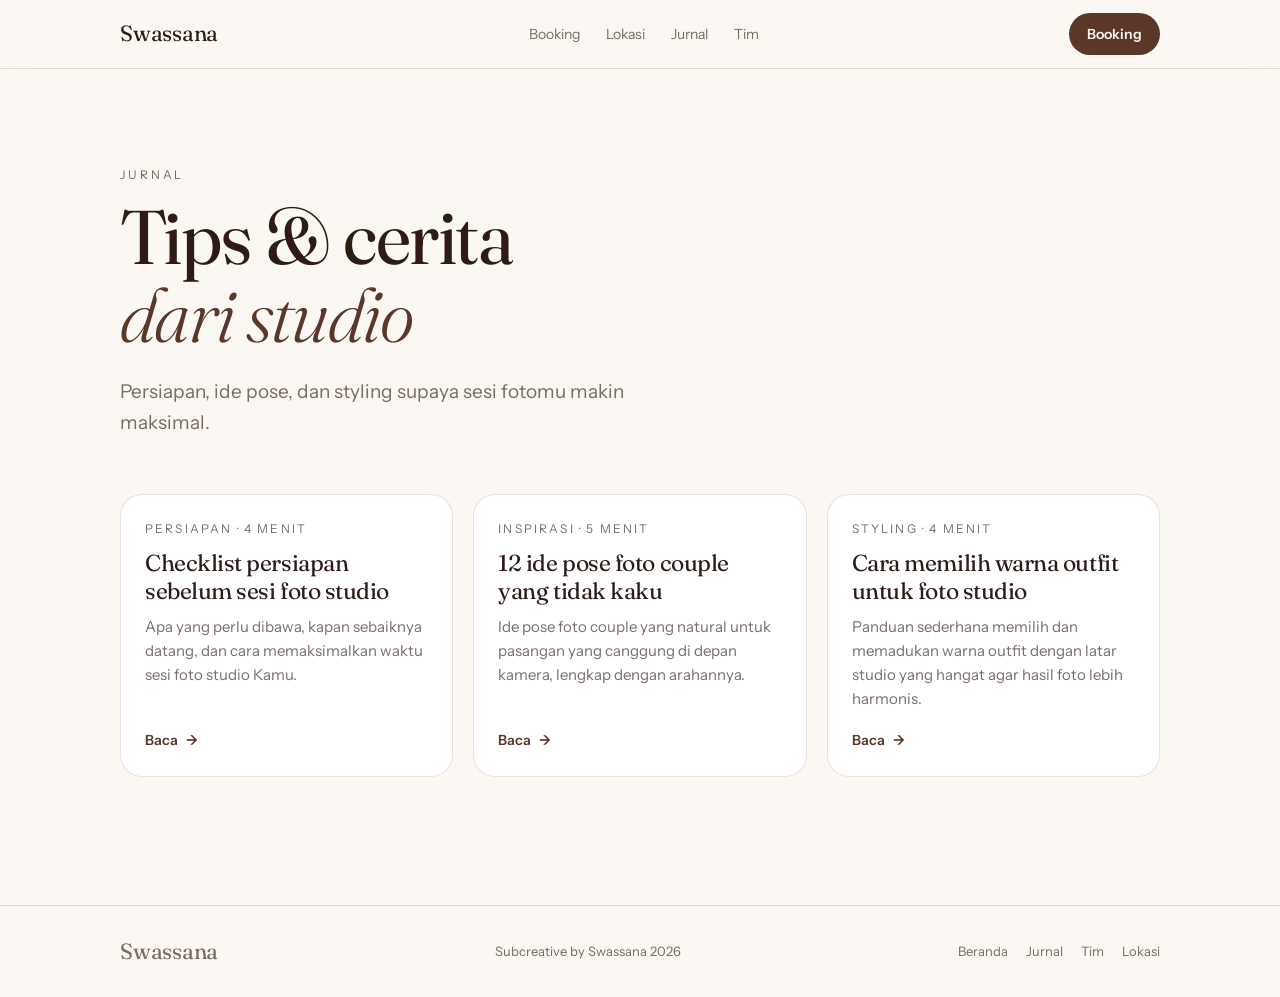
==== blog/index.html @ f997afea "Add blog, pose generator, maps, team page, PWA and device previews - Jurnal blog with three articles" ====
<!doctype html>
<html lang="id">
<head>
  <meta charset="utf-8">
  <meta name="viewport" content="width=device-width, initial-scale=1, viewport-fit=cover">
  <title>Jurnal — Tips Foto Studio | Swassana</title>
  <meta name="description" content="Tips persiapan, ide pose, dan styling untuk sesi foto studio di Swassana Surabaya dan Malang.">
  <meta property="og:title" content="Jurnal — Tips Foto Studio | Swassana">
  <meta property="og:description" content="Tips persiapan, ide pose, dan styling untuk sesi foto studio di Swassana Surabaya dan Malang.">
  <meta property="og:type" content="article">
  <link rel="canonical" href="https://rfim.github.io/swassana/blog/">
  <meta name="theme-color" content="#fbf7f2">
  <link rel="manifest" href="../manifest.webmanifest">
  <link rel="icon" href="../icons/icon.svg" type="image/svg+xml">
  <link rel="apple-touch-icon" href="../icons/apple-touch-icon.png">
  <link rel="preconnect" href="https://fonts.googleapis.com">
  <link rel="preconnect" href="https://fonts.gstatic.com" crossorigin>
  <link href="https://fonts.googleapis.com/css2?family=Fraunces:ital,opsz,wght@0,9..144,300..700;1,9..144,300..700&family=Instrument+Sans:wght@400..700&display=swap" rel="stylesheet">
  <link rel="stylesheet" href="../style.css">
  <script>try { const t = localStorage.getItem('theme'); if (t) document.documentElement.dataset.theme = t; } catch (e) {}</script>
</head>
<body>
  <header class="nav scrolled">
    <div class="wrap nav-inner">
      <a href="../" class="brand">Swassana</a>
      <nav class="nav-links" aria-label="Navigasi utama">
        <a href="../#lokasi">Booking</a>
        <a href="../#arah">Lokasi</a>
        <a href="../blog/">Jurnal</a>
        <a href="../team.html">Tim</a>
      </nav>
      <div class="nav-actions"><a href="../#lokasi" class="pill pill-solid">Booking</a></div>
    </div>
  </header>

  <main class="wrap">
    <section class="page-hero">
      <p class="eyebrow">Jurnal</p>
      <h1>Tips &amp; cerita<br><em style="color:var(--accent);font-weight:300">dari studio</em></h1>
      <p class="lead">Persiapan, ide pose, dan styling supaya sesi fotomu makin maksimal.</p>
    </section>
    <section class="section" style="padding-top:24px">
      <div class="posts">
        <a class="post" href="persiapan-foto-studio.html">
          <span class="meta">Persiapan · 4 menit</span>
          <h3>Checklist persiapan sebelum sesi foto studio</h3>
          <p>Apa yang perlu dibawa, kapan sebaiknya datang, dan cara memaksimalkan waktu sesi foto studio Kamu.</p>
          <span class="card-link">Baca <span aria-hidden="true" class="arrow">→</span></span>
        </a>
        <a class="post" href="ide-pose-foto-couple.html">
          <span class="meta">Inspirasi · 5 menit</span>
          <h3>12 ide pose foto couple yang tidak kaku</h3>
          <p>Ide pose foto couple yang natural untuk pasangan yang canggung di depan kamera, lengkap dengan arahannya.</p>
          <span class="card-link">Baca <span aria-hidden="true" class="arrow">→</span></span>
        </a>
        <a class="post" href="memilih-warna-outfit.html">
          <span class="meta">Styling · 4 menit</span>
          <h3>Cara memilih warna outfit untuk foto studio</h3>
          <p>Panduan sederhana memilih dan memadukan warna outfit dengan latar studio yang hangat agar hasil foto lebih harmonis.</p>
          <span class="card-link">Baca <span aria-hidden="true" class="arrow">→</span></span>
        </a>
      </div>
    </section>
  </main>

  <footer class="footer">
    <div class="wrap footer-inner">
      <span class="brand">Swassana</span>
      <span>Subcreative by Swassana 2026</span>
      <nav class="footer-links" aria-label="Footer"><a href="../">Beranda</a><a href="../blog/">Jurnal</a><a href="../team.html">Tim</a><a href="../#arah">Lokasi</a></nav>
    </div>
  </footer>
</body>
</html>
---- style.css ----
:root {
  --a50: #faf5f2; --a100: #f1e5dc; --a200: #dcc2b0; --a300: #c29a82; --a400: #a3745a;
  --a500: #8a5a42; --a600: #6f4531; --a700: #5a3728; --a800: #432820; --a900: #2e1b16;
  --bg: #fbf7f2; --surface: #ffffff; --text: #2e1b16; --muted: rgba(46, 27, 22, .64);
  --line: rgba(90, 55, 40, .14); --accent: var(--a700); --on-accent: #fbf7f2;
  --band: var(--a50);
  --display: "Fraunces", Georgia, serif;
  --sans: "Instrument Sans", system-ui, sans-serif;
  --radius: 22px;
}
@media (prefers-color-scheme: dark) {
  :root:not([data-theme="light"]) {
    --bg: #1a110e; --surface: #241813; --text: #f3e9e1; --muted: rgba(243, 233, 225, .62);
    --line: rgba(220, 194, 176, .14); --accent: var(--a200); --on-accent: #1a110e; --band: #20150f;
  }
}
:root[data-theme="dark"] {
  --bg: #1a110e; --surface: #241813; --text: #f3e9e1; --muted: rgba(243, 233, 225, .62);
  --line: rgba(220, 194, 176, .14); --accent: var(--a200); --on-accent: #1a110e; --band: #20150f;
}

* { box-sizing: border-box; }
html { scroll-behavior: smooth; scroll-padding-top: 80px; }
body { margin: 0; padding-bottom: env(safe-area-inset-bottom); background: var(--bg); color: var(--text); font: 16px/1.6 var(--sans); -webkit-font-smoothing: antialiased; }
a { color: inherit; }
img { display: block; max-width: 100%; }
.wrap { max-width: 1080px; margin: 0 auto; padding: 0 20px; }
.muted { color: var(--muted); }
.skip { position: absolute; left: -999px; }
.skip:focus { left: 16px; top: 16px; z-index: 99; background: var(--surface); padding: 8px 14px; border-radius: 8px; }
:focus-visible { outline: 2px solid var(--a400); outline-offset: 3px; border-radius: 6px; }

/* Nav */
.nav { position: sticky; top: 0; z-index: 20; background: color-mix(in srgb, var(--bg) 82%, transparent); backdrop-filter: blur(12px); border-bottom: 1px solid transparent; transition: border-color .2s; }
.nav.scrolled { border-bottom-color: var(--line); }
.nav-inner { display: flex; align-items: center; justify-content: space-between; height: 68px; }
.brand { font-family: var(--display); font-size: 22px; text-decoration: none; letter-spacing: -.01em; }
.nav-links { display: flex; gap: 26px; font-size: 14px; }
.nav-links a { text-decoration: none; color: var(--muted); }
.nav-links a:hover, .nav-links a[aria-current] { color: var(--text); }
.nav-actions { display: flex; align-items: center; gap: 8px; }
.icon-btn { width: 40px; height: 40px; display: inline-grid; place-items: center; border-radius: 999px; border: 1px solid var(--line); background: transparent; color: var(--text); cursor: pointer; }
.icon-btn:hover { border-color: var(--accent); }
.i-moon { display: none; }
:root[data-theme="dark"] .i-sun { display: none; } :root[data-theme="dark"] .i-moon { display: block; }
@media (prefers-color-scheme: dark) { :root:not([data-theme="light"]) .i-sun { display: none; } :root:not([data-theme="light"]) .i-moon { display: block; } }
.menu-btn { display: none; }
@media (max-width: 760px) { .nav-links, .nav-actions .admin { display: none; } .menu-btn { display: inline-grid; } }

/* Buttons */
.pill { display: inline-flex; align-items: center; gap: 8px; padding: 10px 18px; border-radius: 999px; font-weight: 600; font-size: 14px; text-decoration: none; transition: transform .15s, background .2s, color .2s; }
.pill:active { transform: scale(.97); }
.pill-solid { background: var(--accent); color: var(--on-accent); }
.pill-solid:hover { background: var(--a800); color: #fbf7f2; }
.pill-outline { border: 1px solid var(--line); padding: 7px 14px; font-weight: 500; }
.pill-outline:hover { border-color: var(--accent); }
.pill-ghost { color: var(--accent); }
.pill-ghost:hover { background: var(--a100); color: var(--a800); }

/* Hero */
.hero { padding-top: clamp(56px, 10vw, 120px); padding-bottom: 24px; }
.eyebrow { font-size: 12px; letter-spacing: .24em; text-transform: uppercase; color: var(--muted); margin: 0 0 14px; }
.eyebrow-icon { display: inline-flex; align-items: center; gap: 8px; margin: 0; }
h1, h2, h3 { font-family: var(--display); font-weight: 400; letter-spacing: -.02em; margin: 0; }
h1 { font-size: clamp(44px, 8.5vw, 96px); line-height: 1.02; }
h1 em { font-style: italic; color: var(--accent); font-weight: 300; }
.lead { font-size: clamp(16px, 2vw, 19px); color: var(--muted); max-width: 560px; margin: 24px 0 32px; }
.hero-cta { display: flex; flex-wrap: wrap; gap: 10px; }

/* Sections */
.section { padding-top: clamp(64px, 9vw, 112px); padding-bottom: 8px; }
.section-head { margin-bottom: 32px; }
.section-head h2 { font-size: clamp(30px, 4.5vw, 46px); line-height: 1.1; }
.section-head .muted { margin: 10px 0 0; }
.band { background: var(--band); margin-top: clamp(64px, 9vw, 112px); padding-bottom: clamp(64px, 9vw, 112px); }
.band .section { padding-top: clamp(56px, 8vw, 96px); }

/* Cards */
.cards { display: grid; gap: 24px; grid-template-columns: repeat(auto-fit, minmax(min(100%, 380px), 1fr)); }
.card { display: block; text-decoration: none; background: var(--surface); border: 1px solid var(--line); border-radius: var(--radius); overflow: hidden; transition: transform .35s cubic-bezier(.2,.7,.2,1), box-shadow .35s; }
.card:hover { transform: translateY(-6px); box-shadow: 0 24px 48px -24px rgba(46, 27, 22, .35); }
.card-media { position: relative; aspect-ratio: 4 / 3; overflow: hidden; background: linear-gradient(135deg, var(--a300), var(--a700)); }
.card-media[data-tone="2"] { background: linear-gradient(135deg, var(--a200), var(--a500)); }
.card-media img { width: 100%; height: 100%; object-fit: cover; transition: transform .8s cubic-bezier(.2,.7,.2,1); }
.card:hover .card-media img { transform: scale(1.06); }
.badge { position: absolute; top: 14px; left: 14px; background: rgba(251, 247, 242, .92); color: var(--a800); font-size: 12px; font-weight: 600; padding: 6px 12px; border-radius: 999px; }
.card-body { padding: 24px; }
.card-body h3 { font-size: clamp(24px, 3vw, 30px); margin-top: 6px; }
.card-body .muted { margin: 4px 0 0; font-size: 15px; }
.tags { list-style: none; padding: 0; margin: 18px 0 20px; display: flex; flex-wrap: wrap; gap: 8px; }
.tags li { font-size: 12.5px; padding: 5px 11px; border: 1px solid var(--line); border-radius: 999px; color: var(--muted); }
.card-link { font-weight: 600; font-size: 14px; color: var(--accent); display: inline-flex; gap: 8px; }
.arrow { transition: transform .25s; }
.card:hover .arrow { transform: translateX(5px); }

/* Steps */
.steps { list-style: none; padding: 0; margin: 0; display: grid; gap: 20px; grid-template-columns: repeat(auto-fit, minmax(min(100%, 240px), 1fr)); }
.steps li { background: var(--surface); border: 1px solid var(--line); border-radius: var(--radius); padding: 26px; }
.num { font-family: var(--display); font-style: italic; font-size: 40px; color: var(--accent); line-height: 1; }
.steps h3 { font-size: 22px; margin: 14px 0 6px; }
.steps p { margin: 0; color: var(--muted); font-size: 15px; }

/* FAQ */
.faq { border-top: 1px solid var(--line); max-width: 760px; }
.faq details { border-bottom: 1px solid var(--line); padding: 4px 0; }
.faq summary { cursor: pointer; list-style: none; padding: 18px 40px 18px 0; position: relative; font-weight: 600; }
.faq summary::-webkit-details-marker { display: none; }
.faq summary::after { content: "+"; position: absolute; right: 4px; top: 12px; font-family: var(--display); font-size: 28px; font-weight: 300; color: var(--accent); transition: transform .25s; }
.faq details[open] summary::after { transform: rotate(45deg); }
.faq p { margin: 0 0 20px; color: var(--muted); }

/* Instagram */
.ig { display: flex; flex-wrap: wrap; gap: 12px; }
.ig-btn { display: inline-flex; align-items: center; gap: 12px; padding: 12px 18px 12px 14px; border: 1px solid var(--line); border-radius: 16px; text-decoration: none; background: var(--surface); transition: border-color .2s, transform .2s; }
.ig-btn:hover { border-color: var(--accent); transform: translateY(-2px); }
.ig-btn svg { color: var(--accent); flex: none; }
.ig-btn span { display: flex; flex-direction: column; line-height: 1.3; }
.ig-btn strong { font-weight: 600; font-size: 14.5px; }
.ig-btn small { font-size: 12px; color: var(--muted); }

/* Footer */
.footer { margin-top: clamp(72px, 10vw, 120px); border-top: 1px solid var(--line); }
.footer-inner { display: flex; flex-wrap: wrap; gap: 12px; justify-content: space-between; align-items: center; padding-top: 28px; padding-bottom: 28px; font-size: 13px; color: var(--muted); }
.footer-inner a { text-decoration: none; }


/* Reveal */
.reveal { opacity: 0; transform: translateY(18px); transition: opacity .7s ease, transform .7s cubic-bezier(.2,.7,.2,1); }
.reveal.in { opacity: 1; transform: none; }
@media (prefers-reduced-motion: reduce) {
  html { scroll-behavior: auto; }
  .reveal { opacity: 1; transform: none; transition: none; }
  .card, .card-media img, .arrow { transition: none; }
}

/* Hero art */
.hero { display: grid; gap: 48px; align-items: center; grid-template-columns: 1.1fr .9fr; }
@media (max-width: 860px) { .hero { grid-template-columns: 1fr; } }
.hero-art { position: relative; aspect-ratio: 1 / 1.05; }
.frame { position: absolute; border-radius: 26px; overflow: hidden; box-shadow: 0 30px 60px -30px rgba(46, 27, 22, .45); background: linear-gradient(135deg, var(--a300), var(--a700)); }
.frame[data-tone="2"] { background: linear-gradient(135deg, var(--a200), var(--a500)); }
.frame img { width: 100%; height: 100%; object-fit: cover; }
.frame span { position: absolute; left: 14px; bottom: 14px; background: rgba(251,247,242,.92); color: var(--a800); font-size: 12px; font-weight: 600; padding: 6px 12px; border-radius: 999px; }
.f1 { inset: 0 28% 18% 0; transform: rotate(-3deg); }
.f2 { inset: 30% 0 0 34%; transform: rotate(4deg); border: 6px solid var(--bg); }
@media (max-width: 860px) { .hero-art { aspect-ratio: 4 / 3; max-width: 520px; } }

/* Marquee */
.marquee { margin-top: clamp(56px, 8vw, 96px); border-block: 1px solid var(--line); overflow: hidden; padding: 18px 0; }
.marquee-track { display: flex; gap: 28px; width: max-content; animation: marquee 32s linear infinite; font-family: var(--display); font-size: clamp(22px, 3vw, 32px); font-style: italic; color: var(--accent); white-space: nowrap; }
.marquee i { font-style: normal; color: var(--a300); font-size: .6em; align-self: center; }
@keyframes marquee { to { transform: translateX(-50%); } }

/* Menu sheet */
.sheet { position: fixed; inset: 0; z-index: 50; }
.sheet-backdrop { position: absolute; inset: 0; background: rgba(20, 12, 9, .45); opacity: 0; transition: opacity .25s; }
.sheet-panel { position: absolute; left: 0; right: 0; bottom: 0; background: var(--surface); border-radius: 26px 26px 0 0; padding: 10px 20px calc(24px + env(safe-area-inset-bottom)); transform: translateY(100%); transition: transform .3s cubic-bezier(.2,.7,.2,1); display: flex; flex-direction: column; }
.sheet.open .sheet-backdrop { opacity: 1; } .sheet.open .sheet-panel { transform: none; }
.sheet-grip { width: 40px; height: 5px; border-radius: 9px; background: var(--line); margin: 4px auto 12px; }
.sheet-panel a { text-decoration: none; font-family: var(--display); font-size: 26px; padding: 12px 4px; border-bottom: 1px solid var(--line); }
.sheet-panel a:last-child { border: 0; font-family: var(--sans); font-size: 15px; color: var(--muted); }

/* Mobile booking bar */
.bookbar { position: fixed; z-index: 30; left: 12px; right: 12px; bottom: calc(12px + env(safe-area-inset-bottom)); display: none; gap: 8px; padding: 6px; border-radius: 20px; background: color-mix(in srgb, var(--surface) 88%, transparent); backdrop-filter: blur(14px); border: 1px solid var(--line); box-shadow: 0 16px 40px -16px rgba(46,27,22,.45); transform: translateY(140%); transition: transform .35s cubic-bezier(.2,.7,.2,1); }
.bookbar a { flex: 1; text-align: center; text-decoration: none; background: var(--accent); color: var(--on-accent); border-radius: 14px; padding: 9px 8px; font-weight: 600; font-size: 14px; line-height: 1.2; }
.bookbar a + a { background: var(--a100); color: var(--a800); }
.bookbar small { display: block; font-size: 11px; font-weight: 500; opacity: .75; }
@media (max-width: 640px) { .bookbar { display: flex; } .footer { padding-bottom: 84px; } }
.show-bookbar .bookbar { transform: none; }

/* Pose idea generator */
.ideas { display: grid; gap: 24px; grid-template-columns: 1fr 1fr; align-items: stretch; }
@media (max-width: 760px) { .ideas { grid-template-columns: 1fr; } }
.idea-card { background: var(--surface); border: 1px solid var(--line); border-radius: var(--radius); padding: 28px; position: relative; overflow: hidden; }
.idea-card .row { display: flex; justify-content: space-between; gap: 12px; padding: 14px 0; border-bottom: 1px dashed var(--line); }
.idea-card .row:last-of-type { border: 0; }
.idea-card dt { font-size: 12px; letter-spacing: .2em; text-transform: uppercase; color: var(--muted); }
.idea-card dd { margin: 0; font-family: var(--display); font-size: 20px; text-align: right; }
.swatch { display: inline-block; width: 14px; height: 14px; border-radius: 50%; vertical-align: -1px; margin-right: 8px; border: 1px solid var(--line); }
.idea-card.spin dd { animation: flick .45s ease; }
@keyframes flick { 0% { opacity: 0; transform: translateY(8px); } 100% { opacity: 1; transform: none; } }
.idea-side { display: flex; flex-direction: column; justify-content: center; gap: 16px; }
.idea-side .chips { display: flex; flex-wrap: wrap; gap: 8px; }
.chip { border: 1px solid var(--line); background: transparent; color: var(--text); border-radius: 999px; padding: 8px 14px; font: inherit; font-size: 14px; cursor: pointer; }
.chip[aria-pressed="true"] { background: var(--accent); color: var(--on-accent); border-color: var(--accent); }
.idea-actions { display: flex; gap: 10px; flex-wrap: wrap; }
button.pill { border: 0; cursor: pointer; font-family: inherit; }
.count { font-size: 13px; color: var(--muted); margin: 0; }
.count:empty { display: none; }
@media (max-width: 760px) { .ideas { gap: 18px; } }

/* Blog cards */
.posts { display: grid; gap: 20px; grid-template-columns: repeat(auto-fit, minmax(min(100%, 280px), 1fr)); }
.post { display: flex; flex-direction: column; text-decoration: none; background: var(--surface); border: 1px solid var(--line); border-radius: var(--radius); padding: 24px; transition: transform .3s, border-color .3s; }
.post:hover { transform: translateY(-4px); border-color: var(--accent); }
.post .meta { font-size: 12px; letter-spacing: .18em; text-transform: uppercase; color: var(--muted); }
.post h3 { font-size: 23px; line-height: 1.2; margin: 12px 0 10px; }
.post p { margin: 0 0 18px; color: var(--muted); font-size: 15px; }
.post .card-link { margin-top: auto; }
.more { margin-top: 24px; }

/* Article */
.article { max-width: 720px; margin: 0 auto; padding: clamp(40px, 7vw, 80px) 20px 0; }
.article .crumbs { font-size: 13px; color: var(--muted); }
.article .crumbs a { text-decoration: none; }
.article h1 { font-size: clamp(36px, 6vw, 60px); line-height: 1.05; margin: 18px 0 16px; }
.article .meta { color: var(--muted); font-size: 14px; margin-bottom: 32px; }
.article h2 { font-size: clamp(24px, 3.4vw, 32px); margin: 44px 0 12px; }
.article p, .article li { font-size: 17.5px; line-height: 1.75; }
.article li { margin-bottom: 8px; }
.article blockquote { margin: 32px 0; padding: 4px 0 4px 22px; border-left: 3px solid var(--a300); font-family: var(--display); font-style: italic; font-size: 22px; color: var(--accent); }
.cta-box { margin: 56px 0 0; padding: 28px; border-radius: var(--radius); background: var(--band); border: 1px solid var(--line); }
.cta-box h2 { margin: 0 0 8px; }
.cta-box .hero-cta { margin-top: 18px; }

/* Maps */
.maps { display: grid; gap: 24px; grid-template-columns: repeat(auto-fit, minmax(min(100%, 380px), 1fr)); }
.map-card { background: var(--surface); border: 1px solid var(--line); border-radius: var(--radius); overflow: hidden; }
.map-frame { aspect-ratio: 16 / 10; background: var(--a100); }
.map-frame iframe { width: 100%; height: 100%; border: 0; display: block; filter: sepia(.25) saturate(.9); }
.map-body { padding: 22px 24px 24px; }
.map-body .eyebrow { margin-bottom: 4px; }
.map-body h3 { font-size: 26px; }
.map-actions { display: flex; flex-wrap: wrap; gap: 10px; margin-top: 16px; }
.footer-links { display: flex; gap: 18px; flex-wrap: wrap; }

/* Team */
.team { display: grid; gap: 20px; grid-template-columns: repeat(auto-fill, minmax(min(100%, 230px), 1fr)); }
.member { background: var(--surface); border: 1px solid var(--line); border-radius: var(--radius); overflow: hidden; }
.avatar { aspect-ratio: 4 / 5; display: grid; place-items: center; background: linear-gradient(160deg, var(--a200), var(--a600)); color: #fbf7f2; font-family: var(--display); font-size: 64px; font-style: italic; }
.avatar img { width: 100%; height: 100%; object-fit: cover; }
.member-body { padding: 18px 20px 20px; }
.member h3 { font-size: 22px; }
.member .role { font-size: 12px; letter-spacing: .18em; text-transform: uppercase; color: var(--accent); margin: 4px 0 8px; }
.member p { margin: 0; color: var(--muted); font-size: 14.5px; }
.member .ig-link { display: inline-block; margin-top: 10px; font-size: 14px; color: var(--accent); text-decoration: none; }
.page-hero { padding-top: clamp(48px, 8vw, 96px); }
.page-hero h1 { font-size: clamp(40px, 7vw, 76px); }
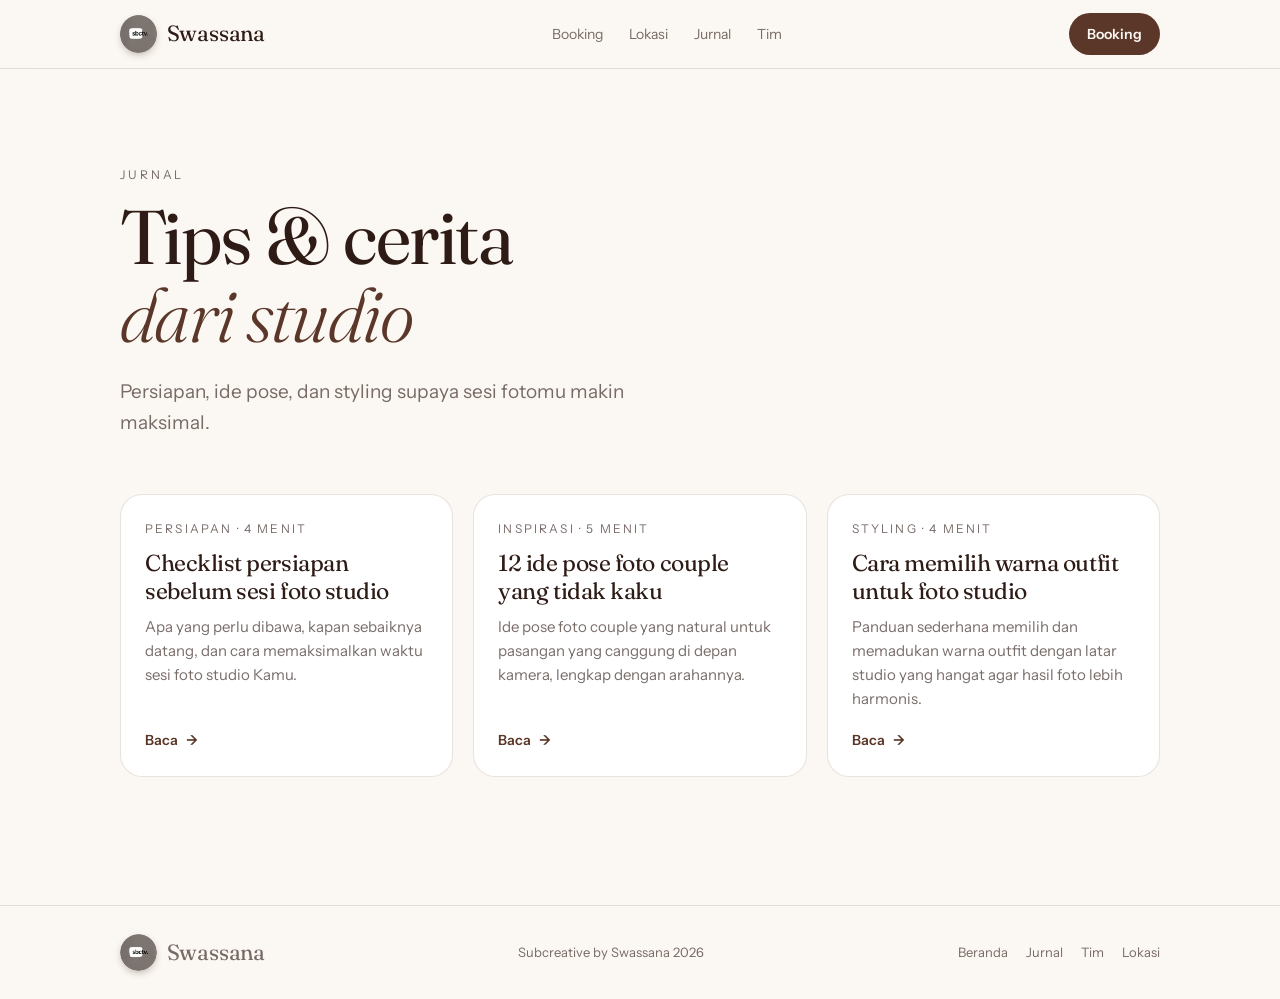
==== commit fa6d1ea1: "Device preview shows the real app: framed pages use the app layout; new notes and a restart button C" ====
--- a/blog/index.html
+++ b/blog/index.html
@@ -11,15 +11,25 @@
   <link rel="canonical" href="https://rfim.github.io/swassana/blog/">
   <meta name="theme-color" content="#fbf7f2">
   <link rel="manifest" href="../manifest.webmanifest">
-  <link rel="icon" href="../icons/icon.svg" type="image/svg+xml">
-  <link rel="apple-touch-icon" href="../icons/apple-touch-icon.png">
+  <link rel="icon" href="../icons/favicon-32.png?v=sbctv" type="image/png" sizes="32x32">
+  <link rel="icon" href="../icons/favicon-96.png?v=sbctv" type="image/png" sizes="96x96">
+  <link rel="apple-touch-icon" href="../icons/apple-touch-icon.png?v=sbctv">
   <link rel="preconnect" href="https://fonts.googleapis.com">
   <link rel="preconnect" href="https://fonts.gstatic.com" crossorigin>
   <link href="https://fonts.googleapis.com/css2?family=Fraunces:ital,opsz,wght@0,9..144,300..700;1,9..144,300..700&family=Instrument+Sans:wght@400..700&display=swap" rel="stylesheet">
   <link rel="stylesheet" href="../style.css">
   <script>try { const t = localStorage.getItem('theme'); if (t) document.documentElement.dataset.theme = t; } catch (e) {}</script>
+  <script>
+    // Phone/app layout starts behind the login screen (see js/login.js).
+    (function () {
+      var app = self !== top || matchMedia('(display-mode: standalone), (hover: none) and (pointer: coarse)').matches, ok = false; // inside a frame (preview.html) = app
+      try { ok = localStorage.getItem('sw-auth') === 'b58f51929f7fe337cebc3a7fc162673d510b757fdfc439d7aed4947f7561fc90'; } catch (e) {}
+      if (app && !ok) document.documentElement.classList.add('locked');
+    })();
+  </script>
+  <script>var p = 'latte'; try { p = localStorage.getItem('sw-pal') || p; } catch (e) {} document.documentElement.dataset.pal = p;</script>
 </head>
-<body>
+<body data-page="jurnal">
   <header class="nav scrolled">
     <div class="wrap nav-inner">
       <a href="../" class="brand">Swassana</a>
@@ -70,5 +80,7 @@
       <nav class="footer-links" aria-label="Footer"><a href="../">Beranda</a><a href="../blog/">Jurnal</a><a href="../team.html">Tim</a><a href="../#arah">Lokasi</a></nav>
     </div>
   </footer>
+  <script type="module" src="../js/tabs.js"></script>
+  <script type="module" src="../js/login.js"></script>
 </body>
 </html>
--- a/style.css
+++ b/style.css
@@ -146,10 +146,37 @@
 @media (max-width: 860px) { .hero-art { aspect-ratio: 4 / 3; max-width: 520px; } }
 
 /* Marquee */
-.marquee { margin-top: clamp(56px, 8vw, 96px); border-block: 1px solid var(--line); overflow: hidden; padding: 18px 0; }
-.marquee-track { display: flex; gap: 28px; width: max-content; animation: marquee 32s linear infinite; font-family: var(--display); font-size: clamp(22px, 3vw, 32px); font-style: italic; color: var(--accent); white-space: nowrap; }
-.marquee i { font-style: normal; color: var(--a300); font-size: .6em; align-self: center; }
+.marquee { margin-top: clamp(40px, 6vw, 72px); border-block: 1px solid var(--line); overflow: hidden; padding: 10px 0; }
+.marquee-track { display: flex; gap: 32px; padding-right: 32px; width: max-content; animation: marquee 24s linear infinite; font-size: 13px; letter-spacing: .14em; text-transform: uppercase; color: var(--muted); white-space: nowrap; }
+@media (hover: hover) { .marquee:hover .marquee-track { animation-play-state: paused; } }
+/* Web (mouse): compact strip. Touch screens: bigger text and tap targets (at least 44px tall). */
+@media (pointer: fine) { .marquee-track { font-size: 12px; gap: 28px; padding-right: 28px; } .mq-ic { width: 15px !important; height: 15px !important; } }
+@media (pointer: coarse) {
+  .marquee { padding: 4px 0; }
+  .marquee-track { font-size: 15px; gap: 18px; padding-right: 18px; }
+  .mq-item { min-height: 44px; padding: 0 10px; gap: 10px; border-radius: 999px; }
+  .mq-item:active { background: var(--a100); color: var(--accent); }
+  .mq-ic { width: 22px !important; height: 22px !important; }
+}
 @keyframes marquee { to { transform: translateX(-50%); } }
+.mq-item { display: inline-flex; align-items: center; gap: 8px; color: inherit; text-decoration: none; padding: 4px 2px; transition: color .2s; }
+.mq-item:hover, .mq-item:focus-visible { color: var(--accent); }
+.mq-item:hover .mq-ic { animation-duration: .8s; }
+.mq-ic { flex: none; width: 18px; height: 18px; color: var(--a400); overflow: visible; }
+/* Each icon gets its own little loop, staggered so they never move in sync */
+.mq-bob    { animation: mq-bob 2.4s ease-in-out infinite; }
+.mq-beat   { animation: mq-beat 1.4s ease-in-out infinite; transform-origin: 50% 60%; }
+.mq-wiggle { animation: mq-wiggle 2.8s ease-in-out infinite .3s; transform-origin: 50% 90%; }
+.mq-toss   { animation: mq-toss 3.2s cubic-bezier(.3,.7,.3,1) infinite .6s; }
+.mq-swing  { animation: mq-swing 2.6s ease-in-out infinite .2s; transform-origin: 50% 5%; }
+.mq-shout  { animation: mq-shout 2s ease-in-out infinite .4s; transform-origin: 20% 50%; }
+@keyframes mq-bob { 0%, 100% { transform: translateY(0); } 50% { transform: translateY(-4px); } }
+@keyframes mq-beat { 0%, 60%, 100% { transform: scale(1); } 15% { transform: scale(1.2); } 30% { transform: scale(.95); } 45% { transform: scale(1.1); } }
+@keyframes mq-wiggle { 0%, 70%, 100% { transform: rotate(0); } 76% { transform: rotate(-10deg); } 84% { transform: rotate(8deg); } 92% { transform: rotate(-4deg); } }
+@keyframes mq-toss { 0%, 55%, 100% { transform: translateY(0) rotate(0); } 70% { transform: translateY(-10px) rotate(-200deg); } 85% { transform: translateY(-2px) rotate(-360deg); } 90% { transform: translateY(0) rotate(-360deg); } }
+@keyframes mq-swing { 0%, 100% { transform: rotate(0); } 25% { transform: rotate(9deg); } 75% { transform: rotate(-9deg); } }
+@keyframes mq-shout { 0%, 50%, 100% { transform: scale(1) rotate(0); } 10% { transform: scale(1.15) rotate(-8deg); } 20% { transform: scale(1.05) rotate(4deg); } 30% { transform: scale(1.12) rotate(-6deg); } }
+@media (prefers-reduced-motion: reduce) { .marquee-track, .mq-ic { animation: none !important; } }
 
 /* Menu sheet */
 .sheet { position: fixed; inset: 0; z-index: 50; }
@@ -192,7 +219,7 @@
 /* Blog cards */
 .posts { display: grid; gap: 20px; grid-template-columns: repeat(auto-fit, minmax(min(100%, 280px), 1fr)); }
 .post { display: flex; flex-direction: column; text-decoration: none; background: var(--surface); border: 1px solid var(--line); border-radius: var(--radius); padding: 24px; transition: transform .3s, border-color .3s; }
-.post:hover { transform: translateY(-4px); border-color: var(--accent); }
+.post:hover { transform: translateY(-2px); border-color: var(--accent); }
 .post .meta { font-size: 12px; letter-spacing: .18em; text-transform: uppercase; color: var(--muted); }
 .post h3 { font-size: 23px; line-height: 1.2; margin: 12px 0 10px; }
 .post p { margin: 0 0 18px; color: var(--muted); font-size: 15px; }
@@ -236,3 +263,859 @@
 .member .ig-link { display: inline-block; margin-top: 10px; font-size: 14px; color: var(--accent); text-decoration: none; }
 .page-hero { padding-top: clamp(48px, 8vw, 96px); }
 .page-hero h1 { font-size: clamp(40px, 7vw, 76px); }
+
+/* Game cards */
+.game-card .card-media { aspect-ratio: 16 / 9; display: grid; place-items: center; }
+.game-emoji { font-size: 72px; filter: drop-shadow(0 12px 24px rgba(0,0,0,.25)); transition: transform .5s cubic-bezier(.2,.7,.2,1); }
+.game-card:hover .game-emoji { transform: scale(1.15) rotate(-8deg); }
+
+.credit { font-size: 12px; opacity: .8; }
+.credit a { text-decoration: underline; }
+
+/* ===== App mode (phones and installed app): bottom tab bar, one tab at a time ===== */
+.tabbar, .app-only { display: none; }
+.app-mode .app-only { display: inline-flex; }
+.app-mode body { padding-bottom: calc(76px + env(safe-area-inset-bottom)); }
+.app-mode .tabbar { display: flex; position: fixed; left: 0; right: 0; bottom: 0; z-index: 45; padding: 6px 6px calc(6px + env(safe-area-inset-bottom)); background: var(--surface); border-top: 1px solid var(--line); box-shadow: 0 -8px 24px -18px rgba(46,27,22,.4); }
+.tabbar a { flex: 1; min-height: 52px; display: flex; flex-direction: column; align-items: center; justify-content: center; gap: 3px; text-decoration: none; color: var(--muted); font-size: 11px; font-weight: 500; position: relative; -webkit-tap-highlight-color: transparent; }
+.tabbar a::before { content: ""; position: absolute; top: 4px; width: 56px; height: 30px; border-radius: 15px; background: var(--a100); transform: scaleX(.3); opacity: 0; transition: transform .3s cubic-bezier(.2,.7,.2,1), opacity .2s; }
+:root[data-theme="dark"] .tabbar a::before { background: #3a271e; }
+@media (prefers-color-scheme: dark) { :root:not([data-theme="light"]) .tabbar a::before { background: #3a271e; } }
+.tabbar a svg { width: 22px; height: 22px; position: relative; margin-top: 4px; transition: transform .3s cubic-bezier(.2,.7,.2,1); }
+.tabbar a span { position: relative; }
+.tabbar a[aria-current="page"] { color: var(--accent); font-weight: 600; }
+.tabbar a[aria-current="page"]::before { transform: none; opacity: 1; }
+.tabbar a[aria-current="page"] svg { transform: scale(1.06); }
+.tabbar a:active svg { transform: scale(.88); }
+.app-mode [data-tab]:not(.tab-on) { display: none !important; }
+.app-mode .tab-anim { animation: tab-in .35s cubic-bezier(.2,.7,.2,1); }
+@keyframes tab-in { from { opacity: 0; transform: translateY(12px); } }
+.app-mode .tab-first.section, .app-mode .tab-first .section { padding-top: 28px; }
+.app-mode .tab-first.band { margin-top: 0; }
+.app-mode .tab-first.hero { padding-top: 32px; }
+.app-mode .bookbar, .app-mode .menu-btn, .app-mode .sheet { display: none !important; }
+.app-mode .footer { margin-top: 32px; padding-bottom: 0; }
+.app-mode .nav { position: sticky; }
+.app-mode .reveal { opacity: 1; transform: none; }
+.app-mode .hero-art { display: none; }
+.app-mode .hero { padding-bottom: 0; }
+.app-mode .section { padding-top: 40px; }
+.app-mode .marquee { margin-top: 28px; }
+.app-mode .lead { margin: 16px 0 22px; }
+.app-mode .band { margin-top: 0; padding-bottom: 40px; }
+
+/* ===== Login gate (app layout only) ===== */
+.locked body > *:not(.gate):not(.intro) { display: none !important; }
+.locked body { padding-bottom: 0; }
+.gate { position: fixed; inset: 0; z-index: 100; background: var(--bg); overflow-y: auto; transition: opacity .35s, transform .35s; }
+.gate.gate-out { opacity: 0; transform: scale(1.03); }
+.gate-inner { min-height: 100%; max-width: 440px; margin: 0 auto; padding: calc(24px + env(safe-area-inset-top)) 24px calc(28px + env(safe-area-inset-bottom)); display: flex; flex-direction: column; gap: 36px; }
+.gate .brand { font-size: 22px; }
+.gate h1 { font-size: clamp(40px, 12vw, 56px); line-height: 1.02; margin: 0 0 10px; }
+.gate h1 em { font-style: italic; font-weight: 300; color: var(--accent); }
+.gate .muted { margin: 0; }
+.gate form { display: flex; flex-direction: column; gap: 16px; margin-top: auto; }
+.gate label { display: flex; flex-direction: column; gap: 8px; font-size: 13px; font-weight: 600; letter-spacing: .04em; color: var(--muted); }
+.gate input { font: inherit; font-size: 18px; color: var(--text); background: var(--surface); border: 1px solid var(--line); border-radius: 16px; padding: 15px 16px; width: 100%; min-height: 54px; letter-spacing: .08em; }
+.gate input:focus { outline: none; border-color: var(--accent); box-shadow: 0 0 0 3px color-mix(in srgb, var(--accent) 22%, transparent); }
+.gate .pw { position: relative; display: block; }
+.gate .pw input { padding-right: 116px; }
+.gate .pw button { position: absolute; right: 6px; top: 50%; transform: translateY(-50%); border: 0; background: transparent; color: var(--accent); font: inherit; font-size: 14px; font-weight: 600; padding: 10px 12px; cursor: pointer; }
+.gate-err { min-height: 1.3em; margin: -4px 0 0; color: #c0392b; font-size: 14px; }
+.gate .big-btn { width: 100%; justify-content: center; min-height: 54px; border: 0; cursor: pointer; font-family: inherit; }
+.gate .big-btn:disabled { opacity: .6; }
+.shake { animation: shake .4s; }
+@keyframes shake { 20% { transform: translateX(-8px); } 40% { transform: translateX(7px); } 60% { transform: translateX(-5px); } 80% { transform: translateX(3px); } }
+@media (prefers-reduced-motion: reduce) { .shake { animation: none; } .gate { transition: none; } }
+button.ig-btn { font: inherit; color: inherit; cursor: pointer; text-align: left; }
+@media (max-height: 700px) {
+  .gate-inner { gap: 18px; padding-top: calc(16px + env(safe-area-inset-top)); }
+  .gate h1 { font-size: 34px; }
+  .gate form { gap: 10px; }
+  .gate input, .gate .big-btn { min-height: 48px; padding-top: 11px; padding-bottom: 11px; }
+}
+
+/* ===== Super-app home (app layout only) ===== */
+.super { display: none; }
+.app-mode .super { display: block; padding: 0 0 8px; }
+.app-mode .hero, .app-mode .marquee, .app-mode #lokasi { display: none !important; }
+.sa-top { background: linear-gradient(160deg, #6f4531, #2e1b16); color: #fbf7f2; padding: 18px 16px 22px; border-radius: 0 0 28px 28px; position: relative; }
+.sa-row { display: flex; justify-content: space-between; align-items: flex-start; gap: 12px; }
+.sa-greet { margin: 0; font-size: 14px; opacity: .8; }
+.sa-q { margin: 2px 0 0; font-family: var(--display); font-size: 26px; line-height: 1.15; }
+.sa-city { position: relative; flex: none; }
+.sa-city > button { display: inline-flex; align-items: center; gap: 6px; border: 1px solid rgba(251,247,242,.3); background: rgba(251,247,242,.12); color: #fbf7f2; border-radius: 999px; padding: 8px 12px; font: inherit; font-size: 13px; font-weight: 600; min-height: 40px; cursor: pointer; }
+.sa-city > button svg { width: 16px; height: 16px; }
+.sa-city > button b { font-size: 10px; opacity: .8; }
+.sa-city-menu { position: absolute; right: 0; top: calc(100% + 6px); z-index: 20; background: var(--surface); color: var(--text); border: 1px solid var(--line); border-radius: 16px; padding: 6px; min-width: 200px; box-shadow: 0 16px 40px -16px rgba(0,0,0,.4); }
+.sa-city-menu button { display: block; width: 100%; text-align: left; border: 0; background: none; color: inherit; font: inherit; font-weight: 600; padding: 10px 12px; border-radius: 10px; cursor: pointer; }
+.sa-city-menu button:active { background: var(--a100); }
+.sa-city-menu small { display: block; font-weight: 400; color: var(--muted); font-size: 12px; }
+.sa-search { display: flex; align-items: center; gap: 10px; margin-top: 16px; background: var(--surface); color: var(--muted); border-radius: 16px; padding: 0 14px; min-height: 50px; }
+.sa-search svg { width: 20px; height: 20px; flex: none; }
+.sa-search input { flex: 1; border: 0; background: transparent; font: inherit; font-size: 16px; color: var(--text); outline: none; min-width: 0; }
+.sa-results { position: absolute; left: 16px; right: 16px; top: calc(100% - 14px); z-index: 15; background: var(--surface); color: var(--text); border: 1px solid var(--line); border-radius: 16px; padding: 6px; box-shadow: 0 20px 50px -20px rgba(0,0,0,.45); }
+.sa-results a, .sa-list a { display: flex; align-items: center; gap: 12px; padding: 10px; border-radius: 12px; text-decoration: none; color: inherit; }
+.sa-results a:active, .sa-list a:active { background: var(--a100); }
+.sa-results b, .sa-list b { display: block; font-weight: 600; font-size: 14.5px; line-height: 1.3; }
+.sa-results small, .sa-list small { color: var(--muted); font-size: 12px; }
+.sa-empty { margin: 10px; color: var(--muted); font-size: 14px; }
+.sa-ic { display: grid; place-items: center; width: 56px; height: 56px; border-radius: 18px; color: #fff; flex: none; box-shadow: 0 8px 18px -10px rgba(46,27,22,.6); }
+.sa-ic svg { width: 58%; height: 58%; }
+.sa-ic.sm { width: 42px; height: 42px; border-radius: 13px; }
+.sa-grid { display: grid; grid-template-columns: repeat(4, 1fr); gap: 16px 6px; padding: 22px 12px 6px; }
+.sa-svc { display: flex; flex-direction: column; align-items: center; gap: 7px; text-decoration: none; color: var(--text); font-size: 12.5px; font-weight: 500; text-align: center; }
+.sa-svc:active .sa-ic { transform: scale(.92); }
+.sa-ic { transition: transform .15s; }
+.sa-carousel { display: flex; gap: 12px; overflow-x: auto; scroll-snap-type: x mandatory; padding: 18px 16px 4px; scrollbar-width: none; scroll-padding: 0 16px; }
+.sa-carousel::-webkit-scrollbar { display: none; }
+.sa-banner { flex: 0 0 100%; scroll-snap-align: start; min-height: 128px; border-radius: 22px; color: #fbf7f2; text-decoration: none; display: flex; align-items: center; justify-content: space-between; gap: 10px; padding: 18px; overflow: hidden; }
+.sa-banner b { display: block; font-family: var(--display); font-weight: 400; font-size: 22px; line-height: 1.15; }
+.sa-banner small { display: block; opacity: .85; font-size: 13px; margin-top: 4px; }
+.sa-banner em { display: inline-block; font-style: normal; font-size: 12.5px; font-weight: 600; margin-top: 10px; background: rgba(251,247,242,.18); padding: 5px 10px; border-radius: 999px; }
+.sa-banner svg { width: 78px; height: 78px; flex: none; opacity: .9; }
+.sa-dots { display: flex; justify-content: center; gap: 6px; padding: 10px 0 2px; }
+.sa-dots i { width: 6px; height: 6px; border-radius: 3px; background: var(--line); transition: width .25s, background .25s; }
+.sa-dots i.on { width: 18px; background: var(--accent); }
+.sa-h { font-family: var(--display); font-weight: 400; font-size: 21px; margin: 24px 16px 12px; }
+.sa-h-row { display: flex; justify-content: space-between; align-items: baseline; }
+.sa-h-row a { margin-right: 16px; font-size: 13.5px; font-weight: 600; color: var(--accent); text-decoration: none; padding: 8px 0; }
+.sa-studio { margin: 0 16px; background: var(--surface); border: 1px solid var(--line); border-radius: 22px; overflow: hidden; display: grid; grid-template-columns: 38% 1fr; }
+.sa-studio-img { background: linear-gradient(135deg, var(--a300), var(--a700)); min-height: 150px; }
+.sa-studio-img img { width: 100%; height: 100%; object-fit: cover; }
+.sa-studio-body { padding: 14px; display: flex; flex-direction: column; gap: 2px; min-width: 0; }
+.sa-studio-body small { font-size: 11px; letter-spacing: .18em; text-transform: uppercase; color: var(--muted); }
+.sa-studio-body b { font-family: var(--display); font-weight: 400; font-size: 20px; }
+.sa-studio-body span { font-size: 12.5px; color: var(--muted); }
+.sa-studio-btns { display: flex; gap: 8px; margin-top: 10px; flex-wrap: wrap; }
+.sa-studio-btns .pill { padding: 9px 14px; font-size: 13px; min-height: 40px; }
+.sa-games { display: grid; grid-template-columns: 1fr 1fr; gap: 10px; padding: 0 16px 4px; }
+.sa-games::-webkit-scrollbar { display: none; }
+.sa-game { background: var(--surface); border: 1px solid var(--line); border-radius: 18px; padding: 12px; text-decoration: none; color: inherit; display: grid; grid-template-columns: auto 1fr; grid-template-rows: auto auto auto; column-gap: 10px; align-items: center; min-width: 0; }
+.sa-game .sa-ic { grid-row: 1 / span 3; }
+.sa-game b { font-weight: 600; font-size: 13.5px; line-height: 1.25; overflow-wrap: anywhere; }
+.sa-game small { color: var(--muted); font-size: 12px; }
+.sa-game em { font-style: normal; font-size: 12px; font-weight: 600; color: var(--accent); }
+.sa-list { margin: 0 8px; }
+.app-mode .tab-first.super { padding-top: 0; }
+.app-mode .super ~ .marquee + #lokasi { display: none; }
+.app-mode .nav { background: var(--bg); backdrop-filter: none; -webkit-backdrop-filter: none; }
+.sa-carousel { margin: 18px 16px 0; padding: 0; scroll-padding: 0; }
+.sa-studio-img { position: relative; min-height: 140px; }
+.sa-studio-img img { position: absolute; inset: 0; }
+
+/* ===== Transparent brown "glass" theme for the app layout and the login (no blur anywhere) ===== */
+:root {
+  --glass-bg:
+    radial-gradient(60% 40% at 12% 6%, rgba(214, 150, 104, .42), transparent 70%),
+    radial-gradient(55% 35% at 92% 28%, rgba(168, 86, 58, .36), transparent 70%),
+    radial-gradient(70% 45% at 28% 88%, rgba(128, 82, 54, .42), transparent 70%),
+    linear-gradient(170deg, #3b2419 0%, #25160f 55%, #1a0f0b 100%);
+}
+:root.app-mode, .gate {
+  --bg: #24150f;
+  --surface: rgba(255, 236, 220, .075);
+  --text: #f7ece2;
+  --muted: rgba(247, 236, 226, .66);
+  --line: rgba(255, 226, 204, .16);
+  --accent: #e9c19d;
+  --on-accent: #2a1810;
+  --band: rgba(255, 236, 220, .035);
+  --a100: rgba(233, 193, 157, .16);
+  --a800: #f2d6bd;
+  color-scheme: dark;
+}
+:root.app-mode { background: #1f120d; }
+.app-mode body { background: transparent; color: var(--text); }
+.app-mode body::before { content: ""; position: fixed; inset: 0; z-index: -1; pointer-events: none; background: var(--glass-bg); }
+.gate { background: var(--glass-bg); color: var(--text); }
+
+/* glass surfaces: translucent fill, hairline light border, soft top highlight */
+.app-mode .card, .app-mode .map-card, .app-mode .post, .app-mode .steps li, .app-mode .ig-btn, .app-mode .idea-card,
+.app-mode .member, .app-mode .sa-studio, .app-mode .sa-game, .app-mode .sa-search, .gate input {
+  background: var(--surface); border: 1px solid var(--line);
+  box-shadow: inset 0 1px 0 rgba(255, 240, 228, .08), 0 18px 40px -28px rgba(0, 0, 0, .7);
+}
+.app-mode .nav { background: linear-gradient(#2c1b13, rgba(44, 27, 19, .94)); border-bottom-color: var(--line); }
+.app-mode #theme { display: none; }
+.app-mode .tabbar { background: rgba(30, 18, 13, .96); border-top: 1px solid var(--line); box-shadow: 0 -12px 30px -18px rgba(0, 0, 0, .7); }
+.app-mode .tabbar a::before { background: rgba(233, 193, 157, .16); }
+.app-mode .tabbar a[aria-current="page"] { color: var(--accent); }
+
+/* super-app home */
+.app-mode .sa-top { background: transparent; padding-top: 10px; }
+.app-mode .sa-q { color: var(--text); }
+.app-mode .sa-city > button { background: rgba(255, 236, 220, .08); border-color: var(--line); }
+.app-mode .sa-search { color: var(--muted); }
+.app-mode .sa-search input::placeholder { color: var(--muted); }
+.app-mode .sa-city-menu, .app-mode .sa-results { background: #2e1c14; border-color: var(--line); }
+.sa-ic { background: color-mix(in srgb, var(--c, #8a5a42) 58%, rgba(255, 240, 228, .06)); border: 1px solid rgba(255, 228, 206, .2); box-shadow: inset 0 1px 0 rgba(255, 245, 235, .18), 0 10px 22px -14px rgba(0, 0, 0, .8); }
+.sa-ic svg { color: #fff6ee; }
+.app-mode .sa-svc { color: var(--text); }
+.app-mode .sa-banner { border: 1px solid rgba(255, 228, 206, .18); box-shadow: inset 0 1px 0 rgba(255, 245, 235, .14); opacity: .96; }
+.app-mode .sa-banner em { background: rgba(255, 240, 228, .16); border: 1px solid rgba(255, 228, 206, .2); }
+.app-mode .sa-dots i { background: rgba(255, 226, 204, .2); }
+.app-mode .sa-dots i.on { background: var(--accent); }
+.app-mode .sa-h, .app-mode h2, .app-mode h3 { color: var(--text); }
+.app-mode .pill-solid { background: var(--accent); color: var(--on-accent); }
+.app-mode .pill-outline { border-color: var(--line); color: var(--text); }
+.app-mode .pill-ghost { color: var(--accent); }
+.app-mode .band { background: var(--band); }
+.app-mode .card-link, .app-mode .num, .app-mode .faq summary::after { color: var(--accent); }
+.app-mode .map-frame iframe { filter: sepia(.35) saturate(.85) brightness(.92); }
+
+/* login in the same style */
+.gate .pill-solid { background: var(--accent); color: var(--on-accent); }
+.gate h1 em { color: var(--accent); }
+.gate input { color: var(--text); }
+.gate input:focus { border-color: var(--accent); box-shadow: 0 0 0 3px rgba(233, 193, 157, .22); }
+.gate-err { color: #ffb4a2; }
+
+/* Center Booking button with a rolling studio name */
+.tb-book { flex: 1.25; display: flex; justify-content: center; align-items: center; position: relative; }
+.tb-book-main { margin-top: -26px; display: flex; flex-direction: column; align-items: center; justify-content: center; min-width: 132px; height: 62px; padding: 0 30px 0 22px; border-radius: 22px; text-decoration: none; color: #2a1810;
+  background: linear-gradient(150deg, #f3d3b4 0%, #e2b089 45%, #c98a60 100%);
+  border: 1px solid rgba(255, 238, 222, .55);
+  box-shadow: inset 0 1px 0 rgba(255, 250, 244, .7), inset 0 -6px 14px rgba(120, 66, 36, .25), 0 14px 30px -12px rgba(0, 0, 0, .75), 0 0 0 6px rgba(30, 18, 13, .96);
+  transition: transform .15s; -webkit-tap-highlight-color: transparent; user-select: none; }
+.tb-book-main:active { transform: scale(.96); }
+.tb-book-main small { font-size: 10.5px; font-weight: 700; letter-spacing: .2em; text-transform: uppercase; opacity: .7; }
+.tb-roll-win { display: block; height: 24px; overflow: hidden; }
+.tb-roll-track { display: flex; flex-direction: column; transition: transform .55s cubic-bezier(.34, 1.56, .64, 1); }
+.tb-roll-track b { height: 24px; line-height: 24px; font-family: var(--display); font-style: italic; font-weight: 500; font-size: 20px; text-align: center; }
+.tb-roll { position: absolute; left: 50%; margin-left: 46px; top: -34px; width: 30px; height: 30px; border-radius: 50%; border: 1px solid rgba(255, 238, 222, .6); background: #2a1810; color: #f3d3b4; display: grid; place-items: center; padding: 0; cursor: pointer; box-shadow: 0 6px 14px -6px rgba(0, 0, 0, .8); }
+.tb-roll svg { width: 15px; height: 15px; }
+.tb-roll.spin svg { animation: tb-spin .55s cubic-bezier(.34, 1.56, .64, 1); }
+@keyframes tb-spin { from { transform: rotate(0); } to { transform: rotate(180deg); } }
+@media (prefers-reduced-motion: reduce) { .tb-roll-track { transition: none; } .tb-roll.spin svg { animation: none; } }
+.app-mode body { padding-bottom: calc(92px + env(safe-area-inset-bottom)); }
+.tabbar a.tb-book-main { flex: none; min-height: 0; gap: 0; color: #2a1810; font-size: inherit; }
+.tabbar a.tb-book-main::before { display: none; }
+.tabbar a.tb-book-main small { opacity: .62; }
+.tabbar a.tb-book-main b { color: #2a1810; }
+
+/* Bottom bar is now just the floating Booking button */
+.app-mode .tabbar.only-book { background: transparent; border: 0; box-shadow: none; pointer-events: none; justify-content: center; padding-bottom: calc(14px + env(safe-area-inset-bottom)); }
+.tabbar.only-book .tb-book { pointer-events: auto; flex: none; }
+.tabbar.only-book .tb-book-main { margin-top: 0; box-shadow: inset 0 1px 0 rgba(255, 250, 244, .7), inset 0 -6px 14px rgba(120, 66, 36, .25), 0 18px 36px -12px rgba(0, 0, 0, .8), 0 0 0 1px rgba(255, 238, 222, .25); }
+.tabbar.only-book .tb-roll { top: -10px; }
+.app-mode body { padding-bottom: calc(100px + env(safe-area-inset-bottom)); }
+.app-info { display: none; text-decoration: none; }
+.app-mode .app-info { display: inline-grid; }
+
+/* Login clock */
+.gate-clock { text-align: center; margin-top: 8px; }
+.clk { display: inline-flex; align-items: center; font-family: var(--display); font-weight: 300; font-size: clamp(76px, 25vw, 112px); line-height: 1; letter-spacing: -.02em; color: var(--text);
+  text-shadow: 0 10px 40px rgba(233, 193, 157, .25); font-variant-numeric: tabular-nums; }
+.dg { display: inline-block; height: 1em; overflow: hidden; width: .62em; text-align: center; }
+.dg-track { display: flex; flex-direction: column; transition: transform .7s cubic-bezier(.34, 1.56, .64, 1); }
+.dg-track b { height: 1em; font-weight: 300; }
+.colon { display: inline-block; margin: 0 .04em; transform: translateY(-.06em); color: var(--accent); animation: colon 2s ease-in-out infinite; }
+@keyframes colon { 0%, 100% { opacity: 1; } 50% { opacity: .35; } }
+.gate-date { margin: 10px 0 0; font-size: 15px; letter-spacing: .06em; color: var(--muted); text-transform: capitalize; }
+.gate h1 { font-size: clamp(30px, 9vw, 40px); }
+@media (max-height: 700px) { .clk { font-size: 62px; } .gate-date { margin-top: 4px; font-size: 13px; } .gate h1 { font-size: 26px; } }
+@media (prefers-reduced-motion: reduce) { .dg-track { transition: none; } .colon { animation: none; } }
+
+/* ===== Logo (login + app header) ===== */
+.logo { display: inline-flex; align-items: center; gap: 10px; border: 0; background: none; padding: 6px 8px; color: var(--text); cursor: pointer; text-decoration: none; font: inherit; -webkit-tap-highlight-color: transparent; }
+.logo-mark { width: 34px; height: 34px; border-radius: 50%; display: grid; place-items: center; font: italic 400 21px/1 var(--display); color: #2a1810;
+  background: linear-gradient(150deg, #f3d3b4, #c98a60); box-shadow: inset 0 1px 0 rgba(255, 250, 244, .7), 0 6px 16px -6px rgba(0, 0, 0, .6); padding-bottom: 2px; }
+.logo-word { display: inline-flex; font: 500 15px/1 var(--sans); letter-spacing: .32em; margin-right: -.32em; }
+.logo-word i { font-style: normal; display: inline-block; }
+.logo:active .logo-mark { transform: scale(.9); }
+.logo.pop .logo-mark { animation: logo-spin .8s cubic-bezier(.34, 1.56, .64, 1); }
+.logo.pop .logo-word i { animation: logo-wave .6s cubic-bezier(.34, 1.56, .64, 1) both; animation-delay: calc(var(--i) * 45ms + 80ms); }
+@keyframes logo-spin { from { transform: rotate(0) scale(.85); } to { transform: rotate(360deg) scale(1); } }
+@keyframes logo-wave { 0% { transform: none; } 40% { transform: translateY(-7px); color: var(--accent); } 100% { transform: none; } }
+@media (prefers-reduced-motion: reduce) { .logo.pop .logo-mark, .logo.pop .logo-word i { animation: none; } }
+.gate .logo { align-self: center; }
+.app-mode .nav-inner { justify-content: center; position: relative; }
+.app-mode .nav-actions { position: absolute; right: 16px; top: 50%; transform: translateY(-50%); }
+.app-mode .nav .brand { font-size: inherit; }
+/* very short screens (iPhone SE) */
+@media (max-height: 600px) {
+  .gate-inner { gap: 10px; }
+  .clk { font-size: 52px; }
+  .gate h1 { font-size: 22px; margin-bottom: 0; }
+  .gate .muted { display: none; }
+  .gate form { gap: 8px; }
+  .gate label { gap: 4px; }
+}
+
+/* ===== Glass icons on the home screen (layered light, no blur) ===== */
+.sa-ic { position: relative; overflow: hidden; isolation: isolate;
+  background:
+    linear-gradient(160deg, rgba(255, 255, 255, .26) 0%, rgba(255, 255, 255, .07) 40%, rgba(255, 255, 255, 0) 62%),
+    color-mix(in srgb, var(--c, #8a5a42) 46%, rgba(255, 240, 228, .05));
+  border: 1px solid rgba(255, 236, 220, .34);
+  box-shadow:
+    inset 0 1.5px 1px rgba(255, 255, 255, .55),
+    inset 0 -12px 20px -10px color-mix(in srgb, var(--c, #8a5a42) 85%, transparent),
+    inset 0 0 0 1px rgba(255, 255, 255, .05),
+    0 14px 26px -16px rgba(0, 0, 0, .95),
+    0 6px 24px -10px color-mix(in srgb, var(--c, #8a5a42) 70%, transparent);
+  transition: transform .25s cubic-bezier(.34, 1.56, .64, 1), box-shadow .25s; }
+/* glossy reflection across the top */
+.sa-ic::before { content: ""; position: absolute; left: 7%; right: 7%; top: 3%; height: 48%; z-index: 0; pointer-events: none;
+  border-radius: 45% 45% 50% 50% / 70% 70% 30% 30%;
+  background: linear-gradient(180deg, rgba(255, 255, 255, .42), rgba(255, 255, 255, .04)); transition: transform .35s ease; }
+/* soft rim light at the bottom + a light sweep on tap */
+.sa-ic::after { content: ""; position: absolute; inset: 0; z-index: 0; pointer-events: none;
+  background:
+    radial-gradient(60% 22% at 50% 96%, rgba(255, 238, 222, .45), transparent 70%),
+    linear-gradient(115deg, transparent 30%, rgba(255, 255, 255, .5) 48%, transparent 64%) no-repeat;
+  background-size: 100% 100%, 260% 100%; background-position: 0 0, 160% 0; }
+.sa-ic svg { position: relative; z-index: 1; filter: drop-shadow(0 2px 2.5px rgba(40, 20, 12, .45)); }
+.sa-ic svg path { fill: url(#sa-glyph); }
+a:active > .sa-ic, .sa-svc:active .sa-ic { transform: scale(.9); }
+a:active > .sa-ic::before, .sa-svc:active .sa-ic::before { transform: translateY(8%); }
+a:active > .sa-ic::after, .sa-svc:active .sa-ic::after, .sa-ic.shine::after { background-position: 0 0, -60% 0; transition: background-position .6s ease; }
+@media (prefers-reduced-motion: reduce) { .sa-ic, .sa-ic::before, .sa-ic::after { transition: none !important; } }
+/* banner illustrations get the same glassy glyph */
+.app-mode .sa-banner svg path { fill: url(#sa-glyph); }
+.app-mode .sa-banner svg { filter: drop-shadow(0 6px 10px rgba(30, 12, 8, .45)); opacity: .95; }
+.app-mode .nav { background: #2a1912; }
+
+.app-back { display: none; }
+.app-mode .app-back { display: inline-grid; position: absolute; left: 16px; top: 50%; transform: translateY(-50%); text-decoration: none; transition: transform .2s; }
+.app-mode .app-back:active { transform: translateY(-50%) scale(.88); }
+/* Glass logo mark: caramel glass tile, glossy top, rim light, frosted "S" */
+.logo-mark { position: relative; overflow: hidden; isolation: isolate; width: 36px; height: 36px; color: transparent;
+  background:
+    linear-gradient(160deg, rgba(255, 255, 255, .34) 0%, rgba(255, 255, 255, .08) 42%, rgba(255, 255, 255, 0) 64%),
+    color-mix(in srgb, #c98a60 58%, rgba(255, 240, 228, .08));
+  border: 1px solid rgba(255, 236, 220, .45);
+  box-shadow: inset 0 1.5px 1px rgba(255, 255, 255, .65), inset 0 -10px 16px -8px rgba(150, 82, 44, .9),
+    0 10px 20px -10px rgba(0, 0, 0, .9), 0 4px 18px -6px rgba(201, 138, 96, .7); }
+.logo-mark::before { content: ""; position: absolute; left: 8%; right: 8%; top: 4%; height: 46%; z-index: 0; pointer-events: none;
+  border-radius: 50% 50% 45% 45% / 70% 70% 30% 30%; background: linear-gradient(180deg, rgba(255, 255, 255, .55), rgba(255, 255, 255, .05)); }
+.logo-mark::after { content: "S"; position: absolute; inset: 0; z-index: 1; display: grid; place-items: center; padding-bottom: 2px;
+  font: italic 500 22px/1 var(--display);
+  background: linear-gradient(180deg, #fffaf5 10%, #f6dcc4 60%, #e2b48e 100%); -webkit-background-clip: text; background-clip: text; color: transparent;
+  filter: drop-shadow(0 1.5px 1.5px rgba(70, 35, 18, .55)); }
+.logo.pop .logo-mark::before { animation: gloss .8s ease; }
+@keyframes gloss { 0% { transform: translateY(0); } 40% { transform: translateY(14%); opacity: .6; } 100% { transform: none; } }
+
+/* ===================================================================
+   PS5 design rules (Swassana brown), whole app on touch devices
+   1. Focus = cream ring + soft glow + slight lift (on press / keyboard focus)
+   2. One big primary button (cream, dark text); secondary actions are round glass
+   3. Light, large titles over full-bleed art; small spaced eyebrow above
+   4. Rounded-square tiles and cards (radius 16-22), dark glass surfaces
+   5. Motion: 250-450ms ease-out, spring only for focus changes
+   =================================================================== */
+:root { --ps-ring: 0 0 0 2px #fbeee2, 0 0 0 5px rgba(251, 238, 226, .18), 0 0 26px 2px rgba(240, 201, 164, .35); --ps-ease: cubic-bezier(.2, .8, .2, 1); --ps-spring: cubic-bezier(.34, 1.56, .64, 1); }
+
+/* ---------- Home launcher ---------- */
+.app-mode .super { position: relative; min-height: calc(100dvh - 80px); padding: 0 0 20px; isolation: isolate; }
+.ps-art { position: absolute; left: 0; right: 0; top: -70px; height: 520px; z-index: -1; overflow: hidden; pointer-events: none;
+  -webkit-mask-image: linear-gradient(#000 45%, transparent 100%); mask-image: linear-gradient(#000 45%, transparent 100%); }
+.ps-bg { position: absolute; inset: 0; opacity: 0; transition: opacity .55s var(--ps-ease);
+  background: radial-gradient(80% 70% at 75% 30%, color-mix(in srgb, var(--c, #8a5a42) 70%, transparent), transparent 70%), linear-gradient(170deg, color-mix(in srgb, var(--c, #8a5a42) 45%, #1a0f0b), #1a0f0b 80%); }
+.ps-bg.show { opacity: 1; }
+.ps-bg img { width: 100%; height: 100%; object-fit: cover; opacity: .55; transform: scale(1.08); transition: transform 6s ease-out; }
+.ps-bg.show img { transform: scale(1); }
+.ps-bg::after { content: ""; position: absolute; inset: 0; background: linear-gradient(180deg, rgba(20, 11, 8, .55), rgba(20, 11, 8, .15) 35%, rgba(20, 11, 8, .7)); }
+.ps-glyph { position: absolute; right: -12%; top: 6%; width: 78%; aspect-ratio: 1; opacity: .16; transform: rotate(-8deg) scale(.96); transition: transform .9s var(--ps-ease); }
+.ps-bg.show .ps-glyph { transform: rotate(-8deg) scale(1); }
+.ps-glyph svg { width: 100%; height: 100%; color: #fbe9d8; }
+
+.ps-top { display: flex; justify-content: space-between; align-items: center; padding: 14px 16px 6px; }
+.ps-cats { display: flex; gap: 22px; }
+.ps-cats button { border: 0; background: none; padding: 6px 0; font: 600 17px var(--sans); color: rgba(247, 236, 226, .5); cursor: pointer; position: relative; transition: color .25s; }
+.ps-cats button[aria-selected="true"] { color: var(--text); }
+.ps-cats button::after { content: ""; position: absolute; left: 0; right: 0; bottom: 0; height: 2px; border-radius: 2px; background: var(--text); transform: scaleX(0); transition: transform .35s var(--ps-spring); }
+.ps-cats button[aria-selected="true"]::after { transform: scaleX(1); }
+.ps-tools { display: flex; align-items: center; gap: 12px; }
+.ps-tool { width: 38px; height: 38px; border-radius: 50%; border: 1px solid var(--line); background: rgba(255, 236, 220, .08); color: var(--text); display: grid; place-items: center; cursor: pointer; padding: 0; transition: transform .2s var(--ps-spring); }
+.ps-tool svg { width: 18px; height: 18px; }
+.ps-tool:active { transform: scale(.88); }
+.ps-time { font: 500 16px var(--sans); letter-spacing: .02em; font-variant-numeric: tabular-nums; }
+.ps-search { padding: 4px 16px 6px; position: relative; }
+.ps-search .sa-results { top: calc(100% - 2px); }
+
+.ps-row { display: flex; justify-content: space-between; align-items: center; gap: 4px; padding: 14px 14px 10px; min-height: 92px; }
+.ps-row.swap .ps-tile { animation: tile-in .45s var(--ps-ease) both; }
+.ps-row.swap .ps-tile:nth-child(2) { animation-delay: .03s; } .ps-row.swap .ps-tile:nth-child(3) { animation-delay: .06s; } .ps-row.swap .ps-tile:nth-child(4) { animation-delay: .09s; }
+.ps-row.swap .ps-tile:nth-child(5) { animation-delay: .12s; } .ps-row.swap .ps-tile:nth-child(6) { animation-delay: .15s; } .ps-row.swap .ps-tile:nth-child(7) { animation-delay: .18s; }
+@keyframes tile-in { from { opacity: 0; transform: translateX(18px); } }
+.ps-tile { border: 0; background: none; padding: 0; cursor: pointer; flex: 0 1 auto; -webkit-tap-highlight-color: transparent; }
+.ps-tile .sa-ic { width: clamp(38px, 10.6vw, 46px); height: clamp(38px, 10.6vw, 46px); border-radius: 13px; transition: width .4s var(--ps-spring), height .4s var(--ps-spring), border-radius .4s, box-shadow .3s, transform .2s; }
+.ps-tile.on .sa-ic { width: clamp(56px, 16vw, 66px); height: clamp(56px, 16vw, 66px); border-radius: 18px; box-shadow: var(--ps-ring), inset 0 1.5px 1px rgba(255, 255, 255, .55), 0 14px 26px -12px rgba(0, 0, 0, .9); animation: ring-pulse 2.4s ease-in-out infinite; }
+@keyframes ring-pulse { 50% { box-shadow: 0 0 0 2px #fbeee2, 0 0 0 7px rgba(251, 238, 226, .1), 0 0 34px 4px rgba(240, 201, 164, .45), inset 0 1.5px 1px rgba(255, 255, 255, .55), 0 14px 26px -12px rgba(0, 0, 0, .9); } }
+.ps-tile:active .sa-ic { transform: scale(.92); }
+
+.ps-hero { padding: 26px 18px 6px; min-height: 270px; display: flex; flex-direction: column; justify-content: flex-end; touch-action: pan-y; }
+.ps-hero.swap > * { animation: hero-in .45s var(--ps-ease) both; }
+.ps-hero.swap > *:nth-child(2) { animation-delay: .04s; } .ps-hero.swap > *:nth-child(3) { animation-delay: .08s; } .ps-hero.swap > *:nth-child(4) { animation-delay: .12s; }
+@keyframes hero-in { from { opacity: 0; transform: translateX(16px); } }
+.ps-eyebrow { margin: 0; font: 600 12px var(--sans); letter-spacing: .18em; text-transform: uppercase; color: var(--accent); }
+.ps-title { margin: 8px 0 8px; font: 300 clamp(32px, 9.5vw, 42px)/1.05 var(--display); letter-spacing: -.02em; color: var(--text); }
+.ps-desc { margin: 0 0 20px; color: var(--muted); font-size: 15px; max-width: 34ch; }
+.ps-actions { display: flex; align-items: center; gap: 12px; flex-wrap: wrap; }
+.ps-btn { display: inline-flex; align-items: center; justify-content: center; min-height: 52px; min-width: 168px; padding: 0 28px; border-radius: 999px; background: #fbeee2; color: #24150f; font: 700 16px var(--sans); text-decoration: none;
+  box-shadow: 0 12px 26px -12px rgba(0, 0, 0, .8); transition: transform .2s var(--ps-spring), box-shadow .25s; }
+.ps-btn:active { transform: scale(.95); box-shadow: var(--ps-ring); }
+.ps-city { display: inline-flex; align-items: center; gap: 8px; min-height: 52px; padding: 0 18px; border-radius: 999px; border: 1px solid var(--line); background: rgba(255, 236, 220, .1); color: var(--text); font: 600 14px var(--sans); cursor: pointer; transition: transform .2s var(--ps-spring); }
+.ps-city svg { width: 16px; height: 16px; }
+.ps-city b { opacity: .7; }
+.ps-city:active { transform: scale(.94); box-shadow: var(--ps-ring); }
+
+.ps-h { margin: 28px 18px 12px; font: 600 15px var(--sans); letter-spacing: .02em; color: var(--text); }
+.ps-acts { display: grid; grid-template-columns: 1fr 1fr; gap: 12px; padding: 0 16px; }
+.ps-card { display: flex; flex-direction: column; gap: 3px; text-decoration: none; color: var(--text); background: var(--surface); border: 1px solid var(--line); border-radius: 18px; padding: 8px 8px 12px; min-width: 0; transition: transform .25s var(--ps-spring), box-shadow .25s; }
+.ps-card-art { display: block; aspect-ratio: 16 / 10; border-radius: 12px; overflow: hidden; margin-bottom: 8px; background: linear-gradient(135deg, var(--a300), var(--a700)); }
+.ps-card-art img { width: 100%; height: 100%; object-fit: cover; }
+.ps-card-glyph { display: grid; place-items: center; width: 100%; height: 100%; background: radial-gradient(80% 90% at 70% 20%, color-mix(in srgb, var(--c) 75%, transparent), transparent 75%), linear-gradient(150deg, color-mix(in srgb, var(--c) 50%, #2a1810), #1d110c); }
+.ps-card-glyph svg { width: 42%; height: auto; aspect-ratio: 1; }
+.ps-card-glyph svg path { fill: url(#sa-glyph); }
+.ps-card b { font-weight: 600; font-size: 14px; line-height: 1.25; padding: 0 4px; overflow-wrap: anywhere; }
+.ps-card small { color: var(--muted); font-size: 12px; padding: 0 4px; }
+
+/* ---------- Whole app: PS5 focus ring + press on every interactive surface ---------- */
+.app-mode :is(.card, .map-card, .post, .steps li, .ig-btn, .idea-card, .member, .ps-card, .faq details, .sa-results a, .pill, .icon-btn, .chip):is(:active, :focus-visible) { box-shadow: var(--ps-ring); }
+.app-mode :is(.card, .map-card, .post, .ig-btn, .member, .ps-card, .pill, .chip):active { transform: scale(.97); }
+.app-mode :is(.card, .map-card, .post, .ig-btn, .member, .pill, .chip) { transition: transform .25s var(--ps-spring), box-shadow .25s, border-color .25s; }
+.app-mode :focus-visible { outline: none; box-shadow: var(--ps-ring); }
+.app-mode .section-head .eyebrow, .app-mode .page-hero .eyebrow, .app-mode .article .crumbs { letter-spacing: .18em; color: var(--accent); font-weight: 600; }
+.app-mode .section-head h2, .app-mode .page-hero h1, .app-mode .article h1 { font-weight: 300; letter-spacing: -.02em; }
+.app-mode .card, .app-mode .map-card, .app-mode .post, .app-mode .member, .app-mode .steps li { border-radius: 20px; }
+.app-mode .pill-solid { background: #fbeee2; color: #24150f; }
+.app-mode .tab-anim { animation: tab-in .4s var(--ps-ease); }
+@keyframes tab-in { from { opacity: 0; transform: translateX(16px); } }
+@media (prefers-reduced-motion: reduce) {
+  .ps-tile.on .sa-ic, .ps-row.swap .ps-tile, .ps-hero.swap > * { animation: none !important; }
+  .ps-bg, .ps-bg img, .ps-glyph { transition: none !important; }
+}
+.ps-city[hidden] { display: none; }
+.app-mode .nav-actions .pill { display: none; }
+@media (max-width: 360px) {
+  .ps-row { padding-inline: 10px; gap: 2px; }
+  .ps-tile .sa-ic { width: 34px; height: 34px; border-radius: 11px; }
+  .ps-tile.on .sa-ic { width: 50px; height: 50px; border-radius: 15px; }
+}
+
+/* Only the focused (leftmost) tile is sharp; the others sit back, softly blurred and dimmed */
+.ps-row { justify-content: flex-start; gap: 8px; }
+.ps-tile .sa-ic { filter: blur(1.6px) saturate(.85); opacity: .6; transition: width .4s var(--ps-spring), height .4s var(--ps-spring), border-radius .4s, box-shadow .3s, transform .2s, filter .35s ease, opacity .35s ease; }
+.ps-tile.on .sa-ic { filter: none; opacity: 1; }
+.ps-tile.on { margin-right: 6px; }
+@media (max-width: 360px) { .ps-row { gap: 5px; } .ps-tile.on { margin-right: 3px; } }
+
+/* Tile row v3: icons only (no square tile), glass glyphs; focused + 2 blurred neighbours, the rest vanish */
+.ps-row { justify-content: flex-start; align-items: center; gap: 22px; padding: 18px 22px 12px; min-height: 104px; overflow: hidden; }
+.ps-tile { position: relative; display: grid; place-items: center; transition: opacity .4s ease, filter .4s ease, transform .45s var(--ps-spring), width .4s var(--ps-spring), margin .4s; width: 40px; }
+.ps-glass { display: block; width: 40px; height: 40px; transition: width .45s var(--ps-spring), height .45s var(--ps-spring); }
+.ps-glass svg { width: 100%; height: 100%; overflow: visible;
+  filter: drop-shadow(0 1px 0 rgba(255, 255, 255, .55)) drop-shadow(0 6px 10px rgba(20, 10, 6, .55)) drop-shadow(0 0 14px color-mix(in srgb, var(--c) 75%, transparent)); }
+.ps-glass svg path { fill: url(#sa-glass); stroke: rgba(255, 248, 240, .7); stroke-width: 6; paint-order: stroke; }
+.ps-tile.on { width: 66px; }
+.ps-tile.on .ps-glass { width: 66px; height: 66px; }
+.ps-tile.on::after { content: ""; position: absolute; left: 50%; bottom: -14px; width: 22px; height: 3px; border-radius: 3px; translate: -50% 0; background: #fbeee2; box-shadow: 0 0 10px rgba(251, 238, 226, .8); animation: bar-in .45s var(--ps-spring); }
+@keyframes bar-in { from { width: 0; opacity: 0; } }
+.ps-tile.n1 { filter: blur(1.5px); opacity: .55; }
+.ps-tile.n2 { filter: blur(3px); opacity: .28; }
+.ps-tile.gone { opacity: 0; width: 0; margin-right: -22px; pointer-events: none; filter: blur(4px); }
+.ps-tile.on .ps-glass { animation: glass-pop .5s var(--ps-spring); }
+@keyframes glass-pop { from { transform: scale(.8); } }
+.ps-tile:active .ps-glass { transform: scale(.9); }
+@media (prefers-reduced-motion: reduce) { .ps-tile, .ps-glass, .ps-tile.on::after, .ps-tile.on .ps-glass { transition: none !important; animation: none !important; } }
+
+/* ===== Home fits exactly one screen: nothing split apart, sizes scale with screen height ===== */
+.app-mode .super { display: flex; flex-direction: column; height: calc(100dvh - var(--nav-h, 69px)); min-height: 0; padding-bottom: calc(92px + env(safe-area-inset-bottom)); overflow: hidden; }
+.app-mode body:has(.super.tab-on) { padding-bottom: 0; }
+.app-mode .super .ps-top { flex: none; padding-top: clamp(6px, 1.6vh, 14px); }
+.app-mode .super .ps-row { flex: none; min-height: 0; padding-top: clamp(10px, 2.4vh, 22px); padding-bottom: clamp(14px, 2.6vh, 22px); }
+.app-mode .super .ps-tile { width: clamp(40px, 6vh, 50px); }
+.app-mode .super .ps-glass { width: clamp(40px, 6vh, 50px); height: clamp(40px, 6vh, 50px); }
+.app-mode .super .ps-tile.on { width: clamp(64px, 11vh, 92px); }
+.app-mode .super .ps-tile.on .ps-glass { width: clamp(64px, 11vh, 92px); height: clamp(64px, 11vh, 92px); }
+/* hero sits right under the icons and grows to fill the middle */
+.app-mode .super .ps-hero { flex: 1 1 auto; min-height: 0; justify-content: flex-start; padding: clamp(6px, 1.6vh, 16px) 20px 0; }
+.app-mode .super .ps-title { font-size: clamp(34px, 6.4vh, 54px); margin: 6px 0 clamp(6px, 1.4vh, 12px); }
+.app-mode .super .ps-desc { font-size: clamp(14px, 2.1vh, 17px); margin-bottom: clamp(12px, 2.6vh, 24px); max-width: 30ch; }
+.app-mode .super .ps-btn, .app-mode .super .ps-city { min-height: clamp(48px, 7vh, 58px); }
+.app-mode .super .ps-btn { font-size: clamp(15px, 2.2vh, 18px); min-width: 180px; }
+/* activity: compact 2x2 at the bottom, image left + text right, nothing clipped */
+.app-mode .super .ps-h { flex: none; margin: 0 20px 10px; }
+.app-mode .super .ps-acts { flex: none; gap: 10px; padding: 0 16px; }
+.app-mode .super .ps-card { flex-direction: row; align-items: center; gap: 10px; padding: 8px; border-radius: 16px; min-height: 0; }
+.app-mode .super .ps-card-art { flex: none; width: clamp(40px, 6.4vh, 52px); height: clamp(40px, 6.4vh, 52px); aspect-ratio: auto; margin: 0; border-radius: 12px; }
+.app-mode .super .ps-card > b, .app-mode .super .ps-card > small { padding: 0; }
+.app-mode .super .ps-card { display: grid; grid-template-columns: auto 1fr; grid-template-rows: auto auto; column-gap: 10px; }
+.app-mode .super .ps-card-art { grid-row: 1 / span 2; }
+.app-mode .super .ps-card b { font-size: 13px; line-height: 1.2; display: -webkit-box; -webkit-line-clamp: 2; -webkit-box-orient: vertical; overflow: hidden; align-self: end; }
+.app-mode .super .ps-card small { font-size: 11.5px; align-self: start; white-space: nowrap; overflow: hidden; text-overflow: ellipsis; }
+.app-mode .super .ps-art { height: 100%; top: -70px; }
+/* very short screens: drop the description so everything still fits */
+/* hero keeps its natural size; the activity block sits at the bottom; JS (fit) removes extras if space runs out */
+.app-mode .super .ps-hero { flex: 0 0 auto; }
+.app-mode .super .ps-h { margin-top: auto; padding-top: 12px; }
+.app-mode .super.fit-1 .ps-card:nth-child(n+3) { display: none; }
+.app-mode .super.fit-2 .ps-desc { display: none; }
+.app-mode .super.fit-3 .ps-h, .app-mode .super.fit-3 .ps-acts { display: none; }
+.app-mode .super .ps-card small { white-space: normal; }
+
+/* =====================================================================
+   2026 layer (app layout + login): line icons, soft mesh glows, modern sans
+   titles, flat buttons, hairline surfaces. Four palettes via data-pal.
+   ===================================================================== */
+:root.app-mode, :root.locked .gate {
+  --bg: #0d0907; --bg-2: #1a120e; --surface: rgba(255, 255, 255, .06); --surface-2: rgba(255, 255, 255, .1);
+  --text: #fff6ef; --muted: rgba(255, 246, 239, .62); --line: rgba(255, 255, 255, .1);
+  --accent: #ffb385; --on-accent: #1a0f0a; --primary: #fff6ef; --on-primary: #140d0a;
+  --soft: #0d0907; --sat: 100%; --glow: .55;
+  --mesh-1: #ff8a5c; --mesh-2: #ff6f91; --mesh-3: #ffc46b;
+}
+/* B. Mocha Mist: soft dark, dusty pastels */
+:root.app-mode[data-pal="mist"], :root[data-pal="mist"] .gate {
+  --bg: #2a2320; --bg-2: #352c28; --surface: rgba(255, 244, 236, .07); --surface-2: rgba(255, 244, 236, .11);
+  --text: #f3e9e2; --muted: rgba(243, 233, 226, .62); --line: rgba(255, 244, 236, .1);
+  --accent: #e8b9a0; --on-accent: #2a2320; --primary: #f3e9e2; --on-primary: #2a2320;
+  --soft: #c9b8ae; --sat: 55%; --glow: .35; --mesh-1: #c98f7a; --mesh-2: #b98a9a; --mesh-3: #c9ae86;
+}
+/* C. Latte: light cream, mocha text, soft pastels */
+:root.app-mode[data-pal="latte"], :root[data-pal="latte"] .gate {
+  --bg: #f6efe8; --bg-2: #efe4da; --surface: rgba(255, 255, 255, .7); --surface-2: #fff;
+  --text: #3a2a22; --muted: rgba(58, 42, 34, .6); --line: rgba(58, 42, 34, .1);
+  --accent: #b86b4b; --on-accent: #fff; --primary: #3a2a22; --on-primary: #f6efe8;
+  --soft: #f6efe8; --sat: 62%; --glow: .45; --mesh-1: #f4b79a; --mesh-2: #f2b6c3; --mesh-3: #f3d6a1; color-scheme: light;
+}
+/* D. Blush Sand: light pastel pink + sand */
+:root.app-mode[data-pal="blush"], :root[data-pal="blush"] .gate {
+  --bg: #fbeee9; --bg-2: #f7e1da; --surface: rgba(255, 255, 255, .72); --surface-2: #fff;
+  --text: #4a2c2a; --muted: rgba(74, 44, 42, .6); --line: rgba(74, 44, 42, .09);
+  --accent: #e46f6f; --on-accent: #fff; --primary: #e46f6f; --on-primary: #fff;
+  --soft: #fbeee9; --sat: 70%; --glow: .5; --mesh-1: #f7a8a0; --mesh-2: #f5c2cf; --mesh-3: #f6d8b8; color-scheme: light;
+}
+:root.app-mode { background: var(--bg); }
+.app-mode body { color: var(--text); }
+.app-mode body::before, .gate { background:
+  radial-gradient(70% 45% at 10% 0%, color-mix(in oklab, var(--mesh-1) calc(var(--glow) * 60%), transparent), transparent 70%),
+  radial-gradient(60% 40% at 100% 30%, color-mix(in oklab, var(--mesh-2) calc(var(--glow) * 45%), transparent), transparent 70%),
+  radial-gradient(70% 50% at 40% 100%, color-mix(in oklab, var(--mesh-3) calc(var(--glow) * 40%), transparent), transparent 70%),
+  var(--bg); }
+.app-mode .nav { background: var(--bg); border-bottom-color: var(--line); }
+.app-mode h1, .app-mode h2, .app-mode h3, .app-mode .sa-h { font-family: var(--sans); font-weight: 650; letter-spacing: -.03em; color: var(--text); }
+.app-mode .section-head h2, .app-mode .page-hero h1, .app-mode .article h1 { font-weight: 650; }
+.app-mode .eyebrow { color: var(--accent); letter-spacing: .12em; }
+.app-mode :is(.card, .map-card, .post, .steps li, .ig-btn, .idea-card, .member, .ps-card, .sa-studio, .sa-game, .sa-search) { background: var(--surface); border: 1px solid var(--line); box-shadow: none; }
+.app-mode .pill-solid { background: var(--primary); color: var(--on-primary); }
+.app-mode .pill-outline { border-color: var(--line); color: var(--text); }
+.app-mode .card-link, .app-mode .num { color: var(--accent); }
+
+/* tile colours softened per palette */
+.app-mode { --tile: color-mix(in oklab, var(--c, #ff8a5c) var(--sat), var(--soft)); }
+
+/* home launcher, 2026 */
+.app-mode .ps-art { top: -70px; -webkit-mask-image: linear-gradient(#000 55%, transparent); mask-image: linear-gradient(#000 55%, transparent); }
+.app-mode .ps-bg { background: none; }
+.app-mode .ps-bg::after { display: none; }
+.app-mode .ps-bg i { position: absolute; border-radius: 50%; display: block; }
+.app-mode .ps-bg .m1 { width: 90%; aspect-ratio: 1; left: 30%; top: -18%; background: radial-gradient(closest-side, color-mix(in oklab, color-mix(in oklab, var(--c) var(--sat), var(--soft)) calc(var(--glow) * 120%), transparent), transparent); }
+.app-mode .ps-bg .m2 { width: 70%; aspect-ratio: 1; left: -20%; top: 10%; background: radial-gradient(closest-side, color-mix(in oklab, var(--mesh-2) calc(var(--glow) * 60%), transparent), transparent); }
+.app-mode .ps-bg .m3 { width: 60%; aspect-ratio: 1; left: 55%; top: 35%; background: radial-gradient(closest-side, color-mix(in oklab, var(--mesh-3) calc(var(--glow) * 50%), transparent), transparent); }
+.app-mode .ps-bg.show .m1 { animation: drift 12s ease-in-out infinite alternate; }
+@keyframes drift { to { transform: translate(-6%, 4%) scale(1.06); } }
+.app-mode .ps-cats { gap: 2px; padding: 3px; border-radius: 999px; background: var(--surface); border: 1px solid var(--line); }
+.app-mode .ps-cats button { padding: 7px 16px; border-radius: 999px; font: 600 14px var(--sans); color: var(--muted); transition: background .3s, color .3s; }
+.app-mode .ps-cats button::after { display: none; }
+.app-mode .ps-cats button[aria-selected="true"] { background: var(--primary); color: var(--on-primary); }
+.app-mode .ps-tool { background: var(--surface); border-color: var(--line); color: var(--text); }
+.app-mode .ps-time { color: var(--text); }
+/* tiles: line icons only */
+.app-mode .ps-glass svg { filter: none; color: var(--tile); stroke-width: 1.6; }
+.app-mode .ps-glass svg path, .app-mode .ps-glass svg * { fill: none !important; stroke: currentColor !important; paint-order: normal; }
+.app-mode .ps-tile.on .ps-glass svg { color: var(--text); stroke-width: 1.5; }
+.app-mode .ps-tile.on::after { background: var(--tile); box-shadow: none; width: 18px; }
+.app-mode .ps-tile.n1 { filter: blur(1.2px); opacity: .5; }
+.app-mode .ps-tile.n2 { filter: blur(2.4px); opacity: .25; }
+/* hero type */
+.app-mode .ps-eyebrow { color: var(--tile); letter-spacing: .1em; font-weight: 650; }
+.app-mode .ps-title { font-family: var(--sans); font-weight: 650; letter-spacing: -.035em; line-height: 1.02; }
+.app-mode .ps-desc { color: var(--muted); }
+.app-mode .ps-btn { background: var(--primary); color: var(--on-primary); box-shadow: none; }
+.app-mode .ps-city { background: var(--surface); border-color: var(--line); color: var(--text); }
+.app-mode .ps-h { color: var(--muted); font-weight: 600; letter-spacing: 0; }
+/* activity cards: flat, line icon on a soft tint */
+.app-mode .ps-card-glyph { background: color-mix(in oklab, var(--c) calc(var(--sat) * .28), var(--surface-2)); color: color-mix(in oklab, var(--c) var(--sat), var(--text)); }
+.app-mode .ps-card-glyph svg { width: 50%; }
+.app-mode .ps-card-glyph svg * { fill: none !important; stroke: currentColor !important; }
+.app-mode .sa-results, .app-mode .sa-city-menu { background: var(--bg-2); border-color: var(--line); }
+.app-mode .sa-results .sa-ic { background: color-mix(in oklab, var(--c) 25%, var(--surface-2)); border: 0; box-shadow: none; color: color-mix(in oklab, var(--c) var(--sat), var(--text)); }
+.app-mode .sa-results .sa-ic::before, .app-mode .sa-results .sa-ic::after { display: none; }
+.app-mode .sa-results .sa-ic svg * { fill: none !important; stroke: currentColor !important; }
+/* booking button: flat capsule */
+.tabbar.only-book .tb-book-main { background: var(--primary); color: var(--on-primary); border: 0; box-shadow: 0 12px 30px -14px rgba(0, 0, 0, .55); }
+.tabbar a.tb-book-main, .tabbar a.tb-book-main b { color: var(--on-primary); }
+.tabbar.only-book .tb-roll { background: var(--bg-2); color: var(--text); border: 1px solid var(--line); box-shadow: none; }
+.tb-roll-track b { font-family: var(--sans); font-style: normal; font-weight: 650; font-size: 18px; letter-spacing: -.02em; }
+/* logo: flat monogram */
+.app-mode .logo-mark, .gate .logo-mark { background: var(--primary); border: 0; box-shadow: none; }
+.app-mode .logo-mark::before, .gate .logo-mark::before { display: none; }
+.app-mode .logo-mark::after, .gate .logo-mark::after { background: none; -webkit-background-clip: initial; background-clip: initial; color: var(--on-primary); filter: none; font: 700 18px/1 var(--sans); font-style: normal; }
+.app-mode .logo-word, .gate .logo-word { color: var(--text); font-weight: 600; }
+/* login, 2026 */
+.gate .clk { font-family: var(--sans); font-weight: 500; letter-spacing: -.05em; text-shadow: none; color: var(--text); }
+.gate .colon { color: var(--accent); }
+.gate h1 { font-family: var(--sans); font-weight: 650; letter-spacing: -.03em; color: var(--text); }
+.gate h1 em { font-style: normal; color: var(--accent); }
+.gate input { background: var(--surface); border-color: var(--line); color: var(--text); box-shadow: none; }
+.gate .pill-solid { background: var(--primary) !important; color: var(--on-primary) !important; }
+.gate .muted, .gate-date, .gate label { color: var(--muted); }
+.app-mode .ps-glass svg * { stroke-width: 1.6 !important; }
+.app-mode .ps-tile.on .ps-glass svg * { stroke-width: 1.4 !important; }
+
+.app-only-block { display: none; }
+.app-mode .app-only-block { display: block; }
+.pal-picker { display: grid; grid-template-columns: 1fr 1fr; gap: 10px; }
+.pal-picker button { display: flex; align-items: center; gap: 12px; padding: 12px; border-radius: 18px; border: 1px solid var(--line); background: var(--surface); color: var(--text); font: 600 14px var(--sans); cursor: pointer; text-align: left; min-height: 60px; transition: transform .2s cubic-bezier(.34, 1.56, .64, 1), box-shadow .2s; }
+.pal-picker button:active { transform: scale(.96); }
+.pal-picker button[aria-checked="true"] { box-shadow: 0 0 0 2px var(--accent); }
+.pal-picker .sw { flex: none; width: 34px; height: 34px; border-radius: 50%; background: conic-gradient(var(--a) 0 50%, var(--b) 50% 80%, var(--c) 80% 100%); box-shadow: inset 0 0 0 1px rgba(0, 0, 0, .1); }
+/* light palettes: keep the PS5 focus ring visible on light backgrounds */
+:root[data-pal="latte"], :root[data-pal="blush"] { --ps-ring: 0 0 0 2px var(--accent), 0 0 0 5px color-mix(in oklab, var(--accent) 22%, transparent); }
+
+/* Login polaroid clock */
+.gate-clock { display: grid; place-items: center; margin-top: 4px; }
+@media (max-height: 800px) { .gate-inner { gap: 20px; } }
+@media (max-height: 820px) { .gate-inner { gap: 14px; padding-top: calc(14px + env(safe-area-inset-top)); padding-bottom: calc(18px + env(safe-area-inset-bottom)); } .gate .muted { display: none; } .gate form { gap: 10px; } }
+@media (max-height: 600px) { .gate-inner { gap: 10px; } .gate h1 { font-size: 20px; } .gate input, .gate .big-btn { min-height: 44px; } }
+
+/* Login clock modes: Kalimat <-> Polaroid every 5 minutes, crossfading in the same spot */
+.gate-clock { display: grid; place-items: center; }
+.gate-clock > * { grid-area: 1 / 1; transition: opacity .6s ease, transform .6s cubic-bezier(.2, .8, .2, 1); }
+.gkal { width: 100%; text-align: left; align-self: center; }
+.gkal p { margin: 0; font: 650 clamp(28px, 8.4vw, 38px)/1.08 var(--sans); letter-spacing: -.035em; color: var(--text); }
+.gkal p span { display: inline-block; }
+.gkal p .num { color: var(--accent); }
+.gkal p.rise span { animation: kal-rise .6s cubic-bezier(.34, 1.56, .64, 1) calc(var(--k) * 70ms) both; }
+@keyframes kal-rise { from { opacity: 0; transform: translateY(10px); } }
+.gkal small { display: block; margin-top: 10px; color: var(--muted); font-size: 14px; letter-spacing: .02em; }
+@media (max-height: 700px) { .gkal p { font-size: clamp(22px, 7vw, 28px); } .gkal small { margin-top: 6px; font-size: 12.5px; } }
+@media (prefers-reduced-motion: reduce) { .gate-clock > *, .gkal p.rise span { transition: none; animation: none !important; } }
+.gkal p .num { font-family: var(--display); font-style: italic; font-weight: 500; font-size: 1.04em; letter-spacing: -.02em; color: var(--accent); }
+@media (max-height: 920px) { .gate-inner { gap: 14px; } .gate .muted { display: none; } .gate form { gap: 10px; } .gkal p { font-size: clamp(26px, 7.6vw, 34px); } }
+@media (max-height: 600px) { .gate-inner { gap: 10px; } .gkal p { font-size: 22px; } }
+
+/* the icon row is a touch target across its full width (empty space = "next") */
+.app-mode .ps-row { touch-action: pan-y; cursor: pointer; -webkit-user-select: none; user-select: none; }
+
+/* Rotating multilingual greeting (login) */
+.hello-tag { margin: 0 0 6px; font: 600 11.5px var(--sans); letter-spacing: .12em; text-transform: uppercase; color: var(--muted); }
+.gate h1.hello { min-height: 2.2em; margin: 0; }
+.gate h1.hello .h1l, .gate h1.hello .h2l { display: inline-block; }
+.gate h1.hello.dict .h1l { font-family: var(--display); font-style: italic; font-weight: 500; color: var(--accent); letter-spacing: -.02em; }
+.gate h1.hello.dict .h2l { font-size: .52em; line-height: 1.3; font-weight: 500; color: var(--muted); margin-top: 4px; letter-spacing: -.01em; }
+.swap { animation: hello-in .6s cubic-bezier(.2, .8, .2, 1); }
+@keyframes hello-in { from { opacity: 0; transform: translateY(8px); } }
+@media (prefers-reduced-motion: reduce) { .swap { animation: none; } }
+
+.hello-tag { display: flex; align-items: center; gap: 8px; }
+.hello-tag .lc { display: inline-grid; place-items: center; min-width: 30px; height: 20px; padding: 0 6px; border-radius: 6px; border: 1px solid var(--line); background: var(--surface); color: var(--accent); font: 700 10.5px var(--sans); letter-spacing: .08em; }
+/* sbctv. badge replaces the "S" monogram */
+.logo-mark, .app-mode .logo-mark, .gate .logo-mark { width: 44px; height: 44px; padding: 0; border: 0; background: url(icons/sbctv-128.png) center / cover no-repeat; box-shadow: 0 6px 16px -8px rgba(0, 0, 0, .45); color: transparent; font-size: 0; }
+.logo-mark::before, .logo-mark::after, .app-mode .logo-mark::after, .gate .logo-mark::after { display: none !important; content: none; }
+.gate .logo .logo-mark { width: 52px; height: 52px; }
+.gate h1.hello.dict .h1l { font-size: .82em; }
+.hello-tag { margin: 0 0 2px; line-height: 18px; }
+.hello-tag .lc { height: 18px; min-width: 28px; font-size: 10px; }
+.gate h1.hello { min-height: 2.12em; }
+@media (max-height: 920px) { .gate-inner { gap: 12px; } }
+@media (max-height: 600px) { .gate-inner { gap: 8px; } }
+
+.hello-tag .crest { flex: none; width: 20px; height: 22px; filter: drop-shadow(0 2px 3px rgba(58, 42, 34, .25)); }
+.hello-tag { gap: 9px; }
+.hello-tag .crest { filter: drop-shadow(0 3px 5px rgba(0, 0, 0, .28)); }
+
+/* ===== Greeting transition: letters out -> crest coin-flip -> letters in, second line ink-wipe (no blur) ===== */
+.gate h1.hello .wd { display: inline-block; white-space: nowrap; }
+.gate h1.hello .ch { display: inline-block; will-change: transform, opacity; }
+.gate h1.hello.in .ch { animation: ch-in .75s cubic-bezier(.2, .9, .25, 1) both; animation-delay: calc(var(--i) * 26ms); }
+@keyframes ch-in { 0% { opacity: 0; transform: translateY(.5em) rotate(6deg); } 55% { opacity: 1; } 100% { opacity: 1; transform: none; } }
+.gate h1.hello.out .ch { animation: ch-out .3s cubic-bezier(.5, 0, .75, 0) both; animation-delay: calc(var(--i) * 12ms); }
+@keyframes ch-out { to { opacity: 0; transform: translateY(-.35em) rotate(-3deg); } }
+.gate h1.hello.in .h2l { animation: ink-wipe 1s cubic-bezier(.65, 0, .25, 1) .22s both; }
+@keyframes ink-wipe { from { clip-path: inset(-.4em 100% -.4em -.2em); opacity: .2; } to { clip-path: inset(-.4em -.4em -.4em -.2em); opacity: 1; } }
+.gate h1.hello.out .h2l { animation: line-out .28s ease-in both; }
+@keyframes line-out { to { opacity: 0; transform: translateY(-4px); } }
+.hello-tag { perspective: 300px; }
+.hello-tag.in .crest { animation: coin-in .7s cubic-bezier(.34, 1.56, .64, 1) both; }
+@keyframes coin-in { from { transform: rotateY(-90deg) scale(.9); } to { transform: none; } }
+.hello-tag.out .crest { animation: coin-out .26s ease-in both; }
+@keyframes coin-out { to { transform: rotateY(90deg) scale(.9); } }
+.hello-tag.in .tg { animation: tag-in .6s cubic-bezier(.2, .8, .2, 1) .08s both; display: inline-block; }
+@keyframes tag-in { from { opacity: 0; transform: translateX(-10px); letter-spacing: .3em; } }
+.hello-tag.out .tg { animation: line-out .24s ease-in both; display: inline-block; }
+.gate h1.hello.swap, .hello-tag.swap { animation: none; }
+@media (prefers-reduced-motion: reduce) { .gate h1.hello .ch, .gate h1.hello .h2l, .hello-tag .crest, .hello-tag .tg { animation: none !important; } }
+.hello-tag .crest { filter: drop-shadow(0 3px 6px rgba(58, 42, 34, .14)); }
+.hello-tag .crest { width: 20px; height: 20px; color: var(--text); opacity: .72; filter: none; }
+
+/* ---------- Opening splash and logout outro (js/intro.js) ---------- */
+@property --iris { syntax: '<length>'; inherits: false; initial-value: 0px; }
+html.intro-pending { background: #f6efe8; }
+html.intro-pending[data-pal="espresso"], html.intro-pending[data-pal="mist"] { background: #1a120e; }
+html.intro-pending body { visibility: hidden; animation: intro-failsafe 0s 3s forwards; }
+@keyframes intro-failsafe { to { visibility: visible; } }
+.intro { position: fixed; inset: 0; z-index: 1000; display: grid; place-items: center; overflow: hidden;
+  background: var(--bg); color: var(--text); --iris: 0px;
+  -webkit-mask: radial-gradient(circle at 50% 46%, transparent var(--iris), #000 calc(var(--iris) + 1px));
+          mask: radial-gradient(circle at 50% 46%, transparent var(--iris), #000 calc(var(--iris) + 1px)); }
+.intro-glow { position: absolute; inset: -20%; opacity: .55;
+  background: radial-gradient(40% 30% at 30% 30%, var(--mesh-1, #f4b79a), transparent 70%),
+              radial-gradient(40% 30% at 72% 62%, var(--mesh-2, #f2b6c3), transparent 70%),
+              radial-gradient(35% 25% at 40% 80%, var(--mesh-3, #f3d6a1), transparent 70%);
+  animation: intro-drift 2.4s ease-out both; }
+@keyframes intro-drift { from { transform: rotate(-8deg) scale(1.15); opacity: 0; } to { transform: none; opacity: .55; } }
+.intro-mid { position: relative; display: grid; justify-items: center; gap: 14px; margin-top: -8vh; }
+.intro-badge { width: 92px; height: 92px; border-radius: 50%; background: url(icons/sbctv.png) center / cover no-repeat;
+  box-shadow: 0 18px 40px -16px rgba(58, 42, 34, .55), inset 0 1px 0 rgba(255, 255, 255, .5);
+  animation: intro-pop .9s cubic-bezier(.34, 1.56, .64, 1) .1s both; }
+@keyframes intro-pop { 0% { transform: scale(.3) rotate(-120deg); opacity: 0; } 60% { opacity: 1; } 100% { transform: none; opacity: 1; } }
+.intro-ring { position: absolute; top: 46px; left: 50%; width: 92px; height: 92px; margin: -46px 0 0 -46px; border-radius: 50%;
+  border: 1.5px solid var(--accent); opacity: 0; animation: intro-ring 1.3s cubic-bezier(.2, .7, .2, 1) .45s both; }
+.intro-ring.r2 { animation-delay: .7s; }
+@keyframes intro-ring { 0% { transform: scale(.9); opacity: .7; } 100% { transform: scale(2.6); opacity: 0; } }
+.intro-word { display: flex; gap: .42em; font: 600 15px/1 var(--body, 'Instrument Sans', sans-serif); letter-spacing: 0; margin-top: 6px; }
+.intro-word i { font-style: normal; display: inline-block; animation: intro-rise .7s cubic-bezier(.2, .8, .2, 1) calc(.5s + var(--i) * 55ms) both; }
+@keyframes intro-rise { from { transform: translateY(14px) rotateX(70deg); opacity: 0; } to { transform: none; opacity: 1; } }
+.intro-tag { font: italic 400 15px/1.3 var(--display, Fraunces, serif); color: var(--muted); animation: intro-fade .8s ease 1.1s both; }
+@keyframes intro-fade { from { opacity: 0; transform: translateY(6px); } to { opacity: 1; transform: none; } }
+.intro-flash { position: absolute; inset: 0; background: #fff; opacity: 0; pointer-events: none; }
+/* open: shutter flash, then the lens iris opens from the badge */
+.intro.open { animation: intro-iris-open .85s cubic-bezier(.7, 0, .2, 1) forwards; }
+.intro.open .intro-flash { animation: intro-flash .45s ease-out; }
+.intro.open .intro-mid { animation: intro-away .6s cubic-bezier(.7, 0, .2, 1) forwards; }
+@keyframes intro-iris-open { from { --iris: 0px; } to { --iris: 150vmax; } }
+@keyframes intro-flash { 0% { opacity: 0; } 15% { opacity: .85; } 100% { opacity: 0; } }
+@keyframes intro-away { to { transform: scale(1.35); opacity: 0; } }
+html.intro-on body > *:not(.intro) { visibility: hidden; }
+html.intro-reveal body > *:not(.intro) { animation: intro-under .9s cubic-bezier(.2, .8, .2, 1) both; }
+@keyframes intro-under { from { transform: scale(1.06); opacity: .4; } to { transform: none; opacity: 1; } }
+/* logout: the iris closes onto the badge, "Sampai jumpa lagi" */
+.intro-out { --iris: 150vmax; }
+.intro-out.close { animation: intro-iris-close .75s cubic-bezier(.7, 0, .3, 1) forwards; }
+@keyframes intro-iris-close { from { --iris: 150vmax; } to { --iris: 0px; } }
+.intro-out .intro-badge { animation-delay: .45s; }
+.intro-out .intro-ring { animation-delay: .8s; } .intro-out .intro-ring.r2 { animation-delay: 1s; }
+.intro-out .intro-word i { animation-delay: calc(.6s + var(--i) * 40ms); }
+.intro-out .intro-tag { animation-delay: .85s; }
+html.intro-bye body > *:not(.intro) { animation: intro-bye .75s cubic-bezier(.7, 0, .3, 1) forwards; }
+@keyframes intro-bye { to { transform: scale(.94); opacity: .3; } }
+
+/* Logout on the home screen: first tap asks, second tap logs out */
+.ps-out { width: auto; min-width: 38px; padding: 0 10px; border-radius: 19px; gap: 6px; display: inline-flex; align-items: center; justify-content: center;
+  transition: transform .2s var(--ps-spring), background .25s, color .25s, padding .3s var(--ps-spring); }
+.ps-out span { max-width: 0; overflow: hidden; white-space: nowrap; font: 600 13px/1 var(--body, 'Instrument Sans', sans-serif); transition: max-width .35s var(--ps-spring); }
+.ps-out.ask { background: var(--accent); color: var(--on-accent, #fff); border-color: transparent; padding: 0 14px 0 12px; }
+.ps-out.ask span { max-width: 80px; }
+.ps-out.ask svg { animation: out-nudge .9s ease-in-out infinite; }
+@keyframes out-nudge { 50% { transform: translateX(3px); } }
+@media (prefers-reduced-motion: reduce) { .ps-out.ask svg { animation: none; } }
+
+/* Polaroid seconds counter */
+
+/* ---------- Login Lensa clock (replaces the Polaroid; alternates with Kalimat every 5 minutes) ---------- */
+.gate-clock[data-mode="kal"] .glens, .gate-clock[data-mode="lens"] .gkal { opacity: 0; transform: scale(.94); pointer-events: none; }
+.glens { display: grid; justify-items: center; gap: 10px; cursor: pointer; -webkit-tap-highlight-color: transparent; }
+.glens-dial { position: relative; width: min(46vw, 190px); aspect-ratio: 1; border-radius: 50%;
+  box-shadow: 0 22px 40px -20px rgba(58, 42, 34, .6), 0 0 0 1px rgba(58, 42, 34, .08); }
+.glens-dial svg { display: block; width: 100%; height: 100%; }
+.glens-dial text { font-family: var(--sans); }
+.glens-rot { transform-origin: 100px 100px; transition: transform .7s cubic-bezier(.34, 1.56, .64, 1); }
+.glens-glass { transform-origin: 100px 100px; }
+.glens-time { position: absolute; inset: 0; display: grid; place-content: center; justify-items: center; gap: 2px; pointer-events: none; color: #fbefe4; }
+.glens-time b { font: 650 clamp(22px, 7.4vw, 31px)/1 var(--sans); letter-spacing: -.04em; font-variant-numeric: tabular-nums; }
+.glens-time i { font: 600 11px/1 var(--sans); font-style: normal; letter-spacing: .14em; opacity: .75; font-variant-numeric: tabular-nums; }
+.glens-time i.tk { animation: lens-tk .45s cubic-bezier(.2, .8, .2, 1); }
+@keyframes lens-tk { from { transform: translateY(5px); opacity: 0; } }
+.glens-cap { margin: 0; font: italic 400 15px/1.2 var(--display); color: var(--muted); }
+/* mode switch: the lens arrives like a lens being mounted — a quarter turn on the bayonet, the aperture opens,
+   then the time appears */
+.glens.focus .glens-dial { animation: lens-mount .95s cubic-bezier(.34, 1.4, .64, 1) both; }
+.glens.focus .glens-glass { animation: lens-aperture 1.1s cubic-bezier(.2, .8, .2, 1) .15s both; }
+.glens.focus .glens-time { animation: intro-fade .6s ease .55s both; }
+.glens.focus .glens-cap { animation: intro-fade .6s ease .7s both; }
+@keyframes lens-mount { from { transform: rotate(-90deg) scale(.82); opacity: 0; } 60% { opacity: 1; } to { transform: none; opacity: 1; } }
+@keyframes lens-aperture { from { transform: scale(.15); } to { transform: none; } }
+/* tap: rack focus, the barrel twists and the glass breathes */
+.glens.rack .glens-dial { animation: lens-rack .9s cubic-bezier(.34, 1.56, .64, 1); }
+.glens.rack .glens-glass { animation: lens-breathe .9s ease; }
+@keyframes lens-rack { 35% { transform: rotate(-28deg) scale(.97); } }
+@keyframes lens-breathe { 35% { transform: scale(.7); } }
+/* Kalimat leaving/arriving: words already rise in one by one; the outgoing view slides down a little */
+.gate-clock[data-mode="lens"] .gkal { transform: translateY(8px) scale(.97); }
+@media (max-height: 800px) { .glens-dial { width: min(40vw, 160px); } .glens { gap: 7px; } .glens-cap { font-size: 13px; } }
+@media (max-height: 700px) { .glens-dial { width: min(38vw, 148px); } .glens-time b { font-size: 24px; } }
+@media (max-height: 600px) { .glens { gap: 4px; } .glens-dial { width: 106px; } .glens-time b { font-size: 20px; } .glens-time i { font-size: 9.5px; } .glens-cap { font-size: 11.5px; } }
+@media (prefers-reduced-motion: reduce) { .glens-rot { transition: none; } .glens *, .glens { animation: none !important; } }
+
+/* Login greeting ("quotes") centred */
+.gate .hello-tag { justify-content: center; }
+.gate h1.hello { text-align: center; }
+
+/* Kalimat minute change: only the words that changed swap; the rest of the sentence stays still */
+.gkal p span.leave { animation: kal-leave .36s cubic-bezier(.5, 0, .75, 0) calc(var(--k) * 40ms) both; }
+.gkal p span.enter { animation: kal-enter .9s cubic-bezier(.2, .8, .2, 1) calc(var(--k) * 90ms) both; }
+@keyframes kal-leave { to { opacity: 0; transform: translateY(-.28em); letter-spacing: .02em; } }
+@keyframes kal-enter { 0% { opacity: 0; transform: translateY(.32em); letter-spacing: .06em; } 55% { opacity: 1; } 100% { opacity: 1; transform: none; } }
+@media (prefers-reduced-motion: reduce) { .gkal p span.leave, .gkal p span.enter { animation: none; } }
+
+/* No blue tap flash on Android: taps already have their own press animations.
+   Keyboard focus still shows a ring (:focus-visible). */
+html, * { -webkit-tap-highlight-color: transparent; }
+:focus:not(:focus-visible) { outline: none; }
+
+/* sbctv. badge next to the Swassana wordmark on the website (nav and footer); the app logo has its own */
+.brand:not([data-logo]) { display: inline-flex; align-items: center; gap: .42em; }
+.brand:not([data-logo])::before { content: ""; flex: none; width: 1.7em; height: 1.7em; border-radius: 50%;
+  background: url(icons/sbctv-128.png) center / cover no-repeat; box-shadow: 0 3px 8px -3px rgba(58, 42, 34, .45); transition: transform .5s cubic-bezier(.34, 1.56, .64, 1); }
+a.brand:not([data-logo]):hover::before { transform: rotate(-12deg) scale(1.06); }
+
+/* The greeting sits in the middle of the free space between the clock and the form,
+   and its lines wrap evenly (no single character left alone on the last line) */
+.gate .gate-hello { margin-block: auto; padding-block: 8px; }
+.gate .gate-hello ~ form { margin-top: 0; }
+.gate h1.hello .h1l, .gate h1.hello .h2l { text-wrap: balance; max-width: 100%; }
+.gate h1.hello:not(.dict):lang(ja) .h2l { font-size: .84em; }
+@media (max-height: 700px) { .gate .gate-hello { padding-block: 0; } }
+
+/* Login: moving game banner under the logo (same items as the website marquee) */
+.gate .gate-mq { margin: -6px -24px 0; overflow: hidden; border-block: 1px solid var(--line); padding: 2px 0;
+  -webkit-mask: linear-gradient(90deg, transparent, #000 10%, #000 90%, transparent); mask: linear-gradient(90deg, transparent, #000 10%, #000 90%, transparent); }
+.gate .gate-mq .marquee-track { font-size: 12.5px; gap: 6px; padding-right: 6px; animation-duration: 30s; color: var(--muted); }
+.gate .gate-mq .mq-item { min-height: 38px; padding: 0 12px; gap: 8px; border-radius: 999px; }
+.gate .gate-mq .mq-item:active { background: color-mix(in oklab, var(--accent) 12%, transparent); color: var(--accent); transform: scale(.96); }
+.gate .gate-mq .mq-ic { width: 18px !important; height: 18px !important; color: var(--accent); }
+@media (max-height: 700px) { .gate .gate-mq { margin-top: -4px; } .gate .gate-mq .mq-item { min-height: 32px; } .gate .gate-mq .mq-ic { width: 16px !important; height: 16px !important; } }
+/* make room for the banner on shorter phones */
+@media (max-height: 920px) {
+  .gate .logo { padding-block: 0; min-height: 0; }
+  .gate .gate-hello { padding-block: 0; }
+  .gate .gate-mq .mq-item { min-height: 34px; }
+}
+@media (max-height: 820px) {
+  .gate-inner { gap: 10px; }
+  .gate input, .gate .big-btn { min-height: 46px; padding-top: 10px; padding-bottom: 10px; }
+  .gate label { gap: 5px; }
+}
+@media (max-height: 600px) { .gate-inner { gap: 7px; } .gate .gate-mq .mq-item { min-height: 30px; } .gate input, .gate .big-btn { min-height: 42px; } }
+@media (max-height: 600px) { .gate .logo .logo-mark { width: 40px; height: 40px; } .gate .logo { gap: 8px; } }
+
+/* Login: double tap the quote for the next one (no zoom on double tap) */
+.gate .gate-hello { touch-action: manipulation; cursor: pointer; -webkit-user-select: none; user-select: none; }
+
+/* Login: idle hint under the game banner, 3 seconds; quiet frosted glass, no loud colours */
+.gate-hint { position: fixed; left: 50%; z-index: 5; width: max-content; max-width: calc(100% - 64px); padding: 7px 14px 8px; border-radius: 14px;
+  background: color-mix(in oklab, var(--bg) 55%, transparent); color: var(--muted); border: 1px solid color-mix(in oklab, var(--text) 8%, transparent);
+  -webkit-backdrop-filter: blur(10px) saturate(1.2); backdrop-filter: blur(10px) saturate(1.2);
+  font: 500 12.5px/1.35 var(--sans); text-align: center; box-shadow: 0 8px 22px -14px rgba(58, 42, 34, .35);
+  opacity: 0; transform: translate(-50%, -4px); pointer-events: none; transition: opacity .6s ease, transform .6s ease; }
+.gate-hint.on { opacity: .92; transform: translate(-50%, 0); }
+.gate .gate-mq.nudge .mq-item { animation: mq-nudge .7s ease-in-out; }
+@keyframes mq-nudge { 50% { transform: translateY(-2px); color: var(--accent); } }
+@media (prefers-reduced-motion: reduce) { .gate-hint { transition: none; } .gate .gate-mq.nudge .mq-item { animation: none; } }
+/* the meaning / second line wraps inside the screen width instead of running past it */
+.gate h1.hello .h2l { display: block; }
